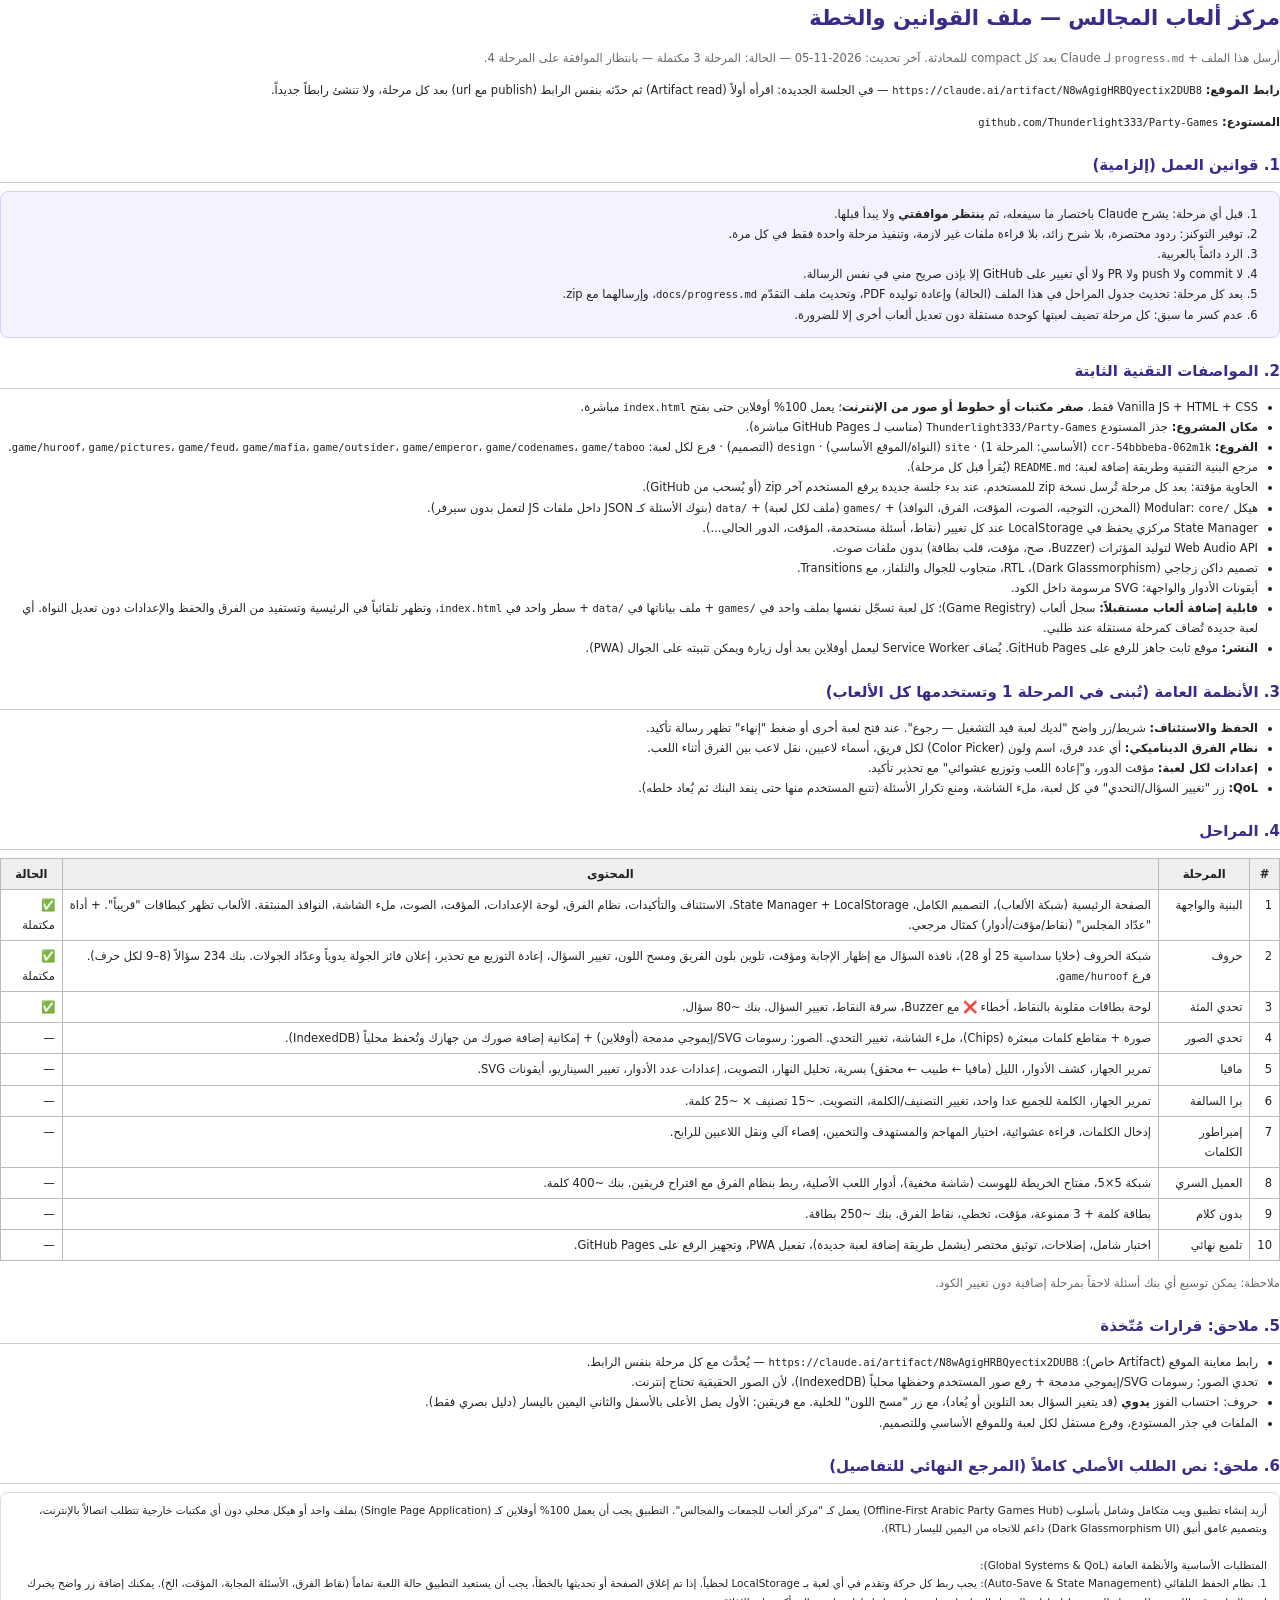
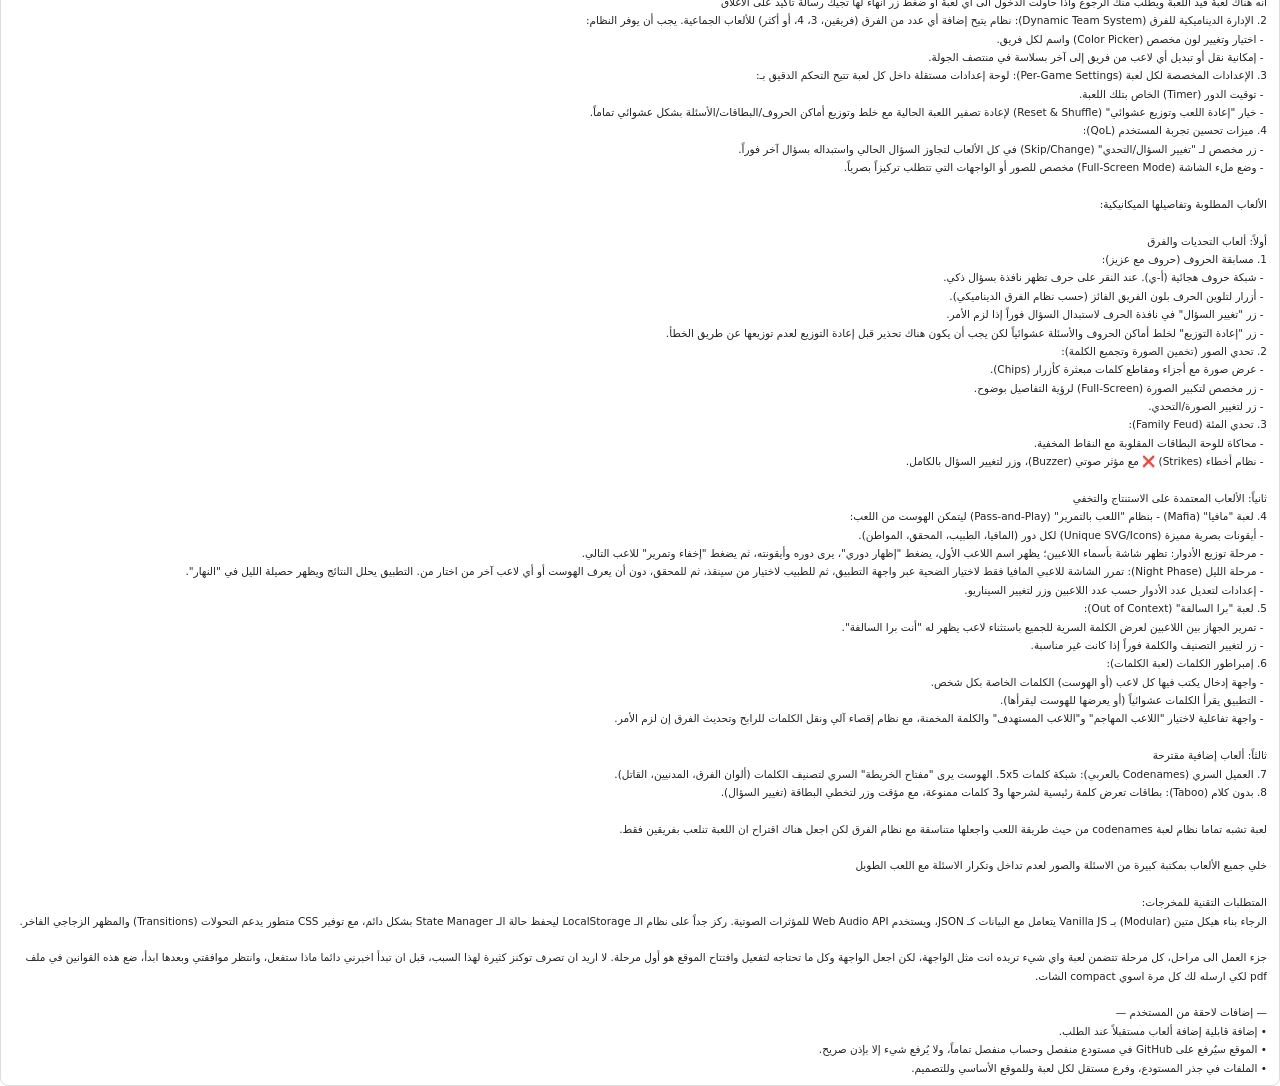
==== docs/rules.html @ 68146ba3 "المرحلة 3: تحدي المئة — بطاقات بالنقاط، أخطاء وسرقة، مضاعفة، وضع المقدّم، بنك 80 سؤالاً Co-Authored-" ====
<!doctype html><html lang="ar" dir="rtl"><head><meta charset="utf-8"><title>مركز ألعاب المجالس — ملف القوانين والخطة</title>
<style>
body{font-family:"Noto Sans Arabic","Noto Kufi Arabic","DejaVu Sans",sans-serif;font-size:11.5px;line-height:1.75;color:#222;margin:0}
h1{color:#3b2a8a;font-size:21px;margin:0 0 6px}h2{color:#3b2a8a;font-size:15px;border-bottom:1px solid #ccc;padding-bottom:4px;margin:20px 0 8px}
.box{background:#f4f2ff;border:1px solid #d6d0f5;border-radius:8px;padding:8px 14px}ol,ul{margin:4px 0;padding-inline-start:22px}
table{width:100%;border-collapse:collapse}td,th{border:1px solid #bbb;padding:5px 7px;vertical-align:top}th{background:#eee}
code{font-family:"DejaVu Sans Mono",monospace;font-size:10.5px;direction:ltr;unicode-bidi:embed}.muted{color:#666}
.orig{border:1px solid #ddd;border-radius:8px;padding:8px 12px;font-size:10.5px;white-space:pre-wrap}
</style></head><body>
<h1>مركز ألعاب المجالس — ملف القوانين والخطة</h1>
<p class="muted">أرسل هذا الملف + <code>progress.md</code> لـ Claude بعد كل compact للمحادثة. آخر تحديث: 2026-11-05 — الحالة: المرحلة 3 مكتملة — بانتظار الموافقة على المرحلة 4.</p>
<p><b>رابط الموقع:</b> <code>https://claude.ai/artifact/N8wAgigHRBQyectix2DUB8</code> — في الجلسة الجديدة: اقرأه أولاً (Artifact read) ثم حدّثه بنفس الرابط (publish مع url) بعد كل مرحلة، ولا تنشئ رابطاً جديداً.</p>
<p><b>المستودع:</b> <code>github.com/Thunderlight333/Party-Games</code></p>

<h2>1. قوانين العمل (إلزامية)</h2>
<div class="box"><ol>
<li>قبل أي مرحلة: يشرح Claude باختصار ما سيفعله، ثم <b>ينتظر موافقتي</b> ولا يبدأ قبلها.</li>
<li>توفير التوكنز: ردود مختصرة، بلا شرح زائد، بلا قراءة ملفات غير لازمة، وتنفيذ مرحلة واحدة فقط في كل مرة.</li>
<li>الرد دائماً بالعربية.</li>
<li>لا commit ولا push ولا PR ولا أي تغيير على GitHub إلا بإذن صريح مني في نفس الرسالة.</li>
<li>بعد كل مرحلة: تحديث جدول المراحل في هذا الملف (الحالة) وإعادة توليده PDF، وتحديث ملف التقدّم <code>docs/progress.md</code>، وإرسالهما مع zip.</li>
<li>عدم كسر ما سبق: كل مرحلة تضيف لعبتها كوحدة مستقلة دون تعديل ألعاب أخرى إلا للضرورة.</li>
</ol></div>

<h2>2. المواصفات التقنية الثابتة</h2>
<ul>
<li>Vanilla JS + HTML + CSS فقط. <b>صفر مكتبات أو خطوط أو صور من الإنترنت</b>؛ يعمل 100% أوفلاين حتى بفتح <code>index.html</code> مباشرة.</li>
<li><b>مكان المشروع:</b> جذر المستودع <code>Thunderlight333/Party-Games</code> (مناسب لـ GitHub Pages مباشرة).</li>
<li><b>الفروع:</b> <code>ccr-54bbbeba-062m1k</code> (الأساسي: المرحلة 1) · <code>site</code> (النواة/الموقع الأساسي) · <code>design</code> (التصميم) · فرع لكل لعبة: <code>game/huroof</code>، <code>game/pictures</code>، <code>game/feud</code>، <code>game/mafia</code>، <code>game/outsider</code>، <code>game/emperor</code>، <code>game/codenames</code>، <code>game/taboo</code>.</li>
<li>مرجع البنية التقنية وطريقة إضافة لعبة: <code>README.md</code> (يُقرأ قبل كل مرحلة).</li>
<li>الحاوية مؤقتة: بعد كل مرحلة تُرسل نسخة zip للمستخدم. عند بدء جلسة جديدة يرفع المستخدم آخر zip (أو يُسحب من GitHub).</li>
<li>هيكل Modular: <code>core/</code> (المخزن، التوجيه، الصوت، المؤقت، الفرق، النوافذ) + <code>games/</code> (ملف لكل لعبة) + <code>data/</code> (بنوك الأسئلة كـ JSON داخل ملفات JS لتعمل بدون سيرفر).</li>
<li>State Manager مركزي يحفظ في LocalStorage عند كل تغيير (نقاط، أسئلة مستخدمة، المؤقت، الدور الحالي...).</li>
<li>Web Audio API لتوليد المؤثرات (Buzzer، صح، مؤقت، قلب بطاقة) بدون ملفات صوت.</li>
<li>تصميم داكن زجاجي (Dark Glassmorphism)، RTL، متجاوب للجوال والتلفاز، مع Transitions.</li>
<li>أيقونات الأدوار والواجهة: SVG مرسومة داخل الكود.</li>
<li><b>قابلية إضافة ألعاب مستقبلاً:</b> سجل ألعاب (Game Registry)؛ كل لعبة تسجّل نفسها بملف واحد في <code>games/</code> + ملف بياناتها في <code>data/</code> + سطر واحد في <code>index.html</code>، وتظهر تلقائياً في الرئيسية وتستفيد من الفرق والحفظ والإعدادات دون تعديل النواة. أي لعبة جديدة تُضاف كمرحلة مستقلة عند طلبي.</li>
<li><b>النشر:</b> موقع ثابت جاهز للرفع على GitHub Pages. يُضاف Service Worker ليعمل أوفلاين بعد أول زيارة ويمكن تثبيته على الجوال (PWA).</li>
</ul>

<h2>3. الأنظمة العامة (تُبنى في المرحلة 1 وتستخدمها كل الألعاب)</h2>
<ul>
<li><b>الحفظ والاستئناف:</b> شريط/زر واضح "لديك لعبة قيد التشغيل — رجوع". عند فتح لعبة أخرى أو ضغط "إنهاء" تظهر رسالة تأكيد.</li>
<li><b>نظام الفرق الديناميكي:</b> أي عدد فرق، اسم ولون (Color Picker) لكل فريق، أسماء لاعبين، نقل لاعب بين الفرق أثناء اللعب.</li>
<li><b>إعدادات لكل لعبة:</b> مؤقت الدور، و"إعادة اللعب وتوزيع عشوائي" مع تحذير تأكيد.</li>
<li><b>QoL:</b> زر "تغيير السؤال/التحدي" في كل لعبة، ملء الشاشة، ومنع تكرار الأسئلة (تتبع المستخدم منها حتى ينفد البنك ثم يُعاد خلطه).</li>
</ul>

<h2>4. المراحل</h2>
<table><tr><th>#</th><th>المرحلة</th><th>المحتوى</th><th>الحالة</th></tr>
<tr><td>1</td><td>البنية والواجهة</td><td>الصفحة الرئيسية (شبكة الألعاب)، التصميم الكامل، State Manager + LocalStorage، الاستئناف والتأكيدات، نظام الفرق، لوحة الإعدادات، المؤقت، الصوت، ملء الشاشة، النوافذ المنبثقة. الألعاب تظهر كبطاقات "قريباً". + أداة "عدّاد المجلس" (نقاط/مؤقت/أدوار) كمثال مرجعي.</td><td>✅ مكتملة</td></tr>
<tr><td>2</td><td>حروف</td><td>شبكة الحروف (خلايا سداسية 25 أو 28)، نافذة السؤال مع إظهار الإجابة ومؤقت، تلوين بلون الفريق ومسح اللون، تغيير السؤال، إعادة التوزيع مع تحذير، إعلان فائز الجولة يدوياً وعدّاد الجولات. بنك 234 سؤالاً (8–9 لكل حرف). فرع <code>game/huroof</code>.</td><td>✅ مكتملة</td></tr>
<tr><td>3</td><td>تحدي المئة</td><td>لوحة بطاقات مقلوبة بالنقاط، أخطاء ❌ مع Buzzer، سرقة النقاط، تغيير السؤال. بنك ~80 سؤال.</td><td>✅</td></tr>
<tr><td>4</td><td>تحدي الصور</td><td>صورة + مقاطع كلمات مبعثرة (Chips)، ملء الشاشة، تغيير التحدي. الصور: رسومات SVG/إيموجي مدمجة (أوفلاين) + إمكانية إضافة صورك من جهازك وتُحفظ محلياً (IndexedDB).</td><td>—</td></tr>
<tr><td>5</td><td>مافيا</td><td>تمرير الجهاز، كشف الأدوار، الليل (مافيا ← طبيب ← محقق) بسرية، تحليل النهار، التصويت، إعدادات عدد الأدوار، تغيير السيناريو، أيقونات SVG.</td><td>—</td></tr>
<tr><td>6</td><td>برا السالفة</td><td>تمرير الجهاز، الكلمة للجميع عدا واحد، تغيير التصنيف/الكلمة، التصويت. ~15 تصنيف × ~25 كلمة.</td><td>—</td></tr>
<tr><td>7</td><td>إمبراطور الكلمات</td><td>إدخال الكلمات، قراءة عشوائية، اختيار المهاجم والمستهدف والتخمين، إقصاء آلي ونقل اللاعبين للرابح.</td><td>—</td></tr>
<tr><td>8</td><td>العميل السري</td><td>شبكة 5×5، مفتاح الخريطة للهوست (شاشة مخفية)، أدوار اللعب الأصلية، ربط بنظام الفرق مع اقتراح فريقين. بنك ~400 كلمة.</td><td>—</td></tr>
<tr><td>9</td><td>بدون كلام</td><td>بطاقة كلمة + 3 ممنوعة، مؤقت، تخطي، نقاط الفرق. بنك ~250 بطاقة.</td><td>—</td></tr>
<tr><td>10</td><td>تلميع نهائي</td><td>اختبار شامل، إصلاحات، توثيق مختصر (يشمل طريقة إضافة لعبة جديدة)، تفعيل PWA، وتجهيز الرفع على GitHub Pages.</td><td>—</td></tr>
</table>
<p class="muted">ملاحظة: يمكن توسيع أي بنك أسئلة لاحقاً بمرحلة إضافية دون تغيير الكود.</p>

<h2>5. ملاحق: قرارات مُتّخذة</h2>
<ul>
<li>رابط معاينة الموقع (Artifact خاص): <code>https://claude.ai/artifact/N8wAgigHRBQyectix2DUB8</code> — يُحدَّث مع كل مرحلة بنفس الرابط.</li>
<li>تحدي الصور: رسومات SVG/إيموجي مدمجة + رفع صور المستخدم وحفظها محلياً (IndexedDB)، لأن الصور الحقيقية تحتاج إنترنت.</li>
<li>حروف: احتساب الفوز <b>يدوي</b> (قد يتغير السؤال بعد التلوين أو يُعاد)، مع زر "مسح اللون" للخلية. مع فريقين: الأول يصل الأعلى بالأسفل والثاني اليمين باليسار (دليل بصري فقط).</li>
<li>الملفات في جذر المستودع، وفرع مستقل لكل لعبة وللموقع الأساسي وللتصميم.</li>
</ul>

<h2>6. ملحق: نص الطلب الأصلي كاملاً (المرجع النهائي للتفاصيل)</h2>
<div class="orig">أريد إنشاء تطبيق ويب متكامل وشامل بأسلوب (Offline-First Arabic Party Games Hub) يعمل كـ "مركز ألعاب للجمعات والمجالس". التطبيق يجب أن يعمل 100% أوفلاين كـ (Single Page Application) بملف واحد أو هيكل محلي دون أي مكتبات خارجية تتطلب اتصالاً بالإنترنت، وبتصميم غامق أنيق (Dark Glassmorphism UI) داعم للاتجاه من اليمين لليسار (RTL).

المتطلبات الأساسية والأنظمة العامة (Global Systems &amp; QoL):
1. نظام الحفظ التلقائي (Auto-Save &amp; State Management): يجب ربط كل حركة وتقدم في أي لعبة بـ LocalStorage لحظياً. إذا تم إغلاق الصفحة أو تحديثها بالخطأ، يجب أن يستعيد التطبيق حالة اللعبة تماماً (نقاط الفرق، الأسئلة المجابة، المؤقت، الخ). يمكنك إضافة زر واضح يخبرك انه هناك لعبة قيد اللعبة ويطلب منك الرجوع واذا حاولت الدخول الى اي لعبة او ضغط زر انهاء لها تجيك رسالة تأكيد على الاغلاق
2. الإدارة الديناميكية للفرق (Dynamic Team System): نظام يتيح إضافة أي عدد من الفرق (فريقين، 3، 4، أو أكثر) للألعاب الجماعية. يجب أن يوفر النظام:
 - اختيار وتغيير لون مخصص (Color Picker) واسم لكل فريق.
 - إمكانية نقل أو تبديل أي لاعب من فريق إلى آخر بسلاسة في منتصف الجولة.
3. الإعدادات المخصصة لكل لعبة (Per-Game Settings): لوحة إعدادات مستقلة داخل كل لعبة تتيح التحكم الدقيق بـ:
 - توقيت الدور (Timer) الخاص بتلك اللعبة.
 - خيار "إعادة اللعب وتوزيع عشوائي" (Reset &amp; Shuffle) لإعادة تصفير اللعبة الحالية مع خلط وتوزيع أماكن الحروف/البطاقات/الأسئلة بشكل عشوائي تماماً.
4. ميزات تحسين تجربة المستخدم (QoL):
 - زر مخصص لـ "تغيير السؤال/التحدي" (Skip/Change) في كل الألعاب لتجاوز السؤال الحالي واستبداله بسؤال آخر فوراً.
 - وضع ملء الشاشة (Full-Screen Mode) مخصص للصور أو الواجهات التي تتطلب تركيزاً بصرياً.

الألعاب المطلوبة وتفاصيلها الميكانيكية:

أولاً: ألعاب التحديات والفرق
1. مسابقة الحروف (حروف مع عزيز):
 - شبكة حروف هجائية (أ-ي). عند النقر على حرف تظهر نافذة بسؤال ذكي.
 - أزرار لتلوين الحرف بلون الفريق الفائز (حسب نظام الفرق الديناميكي).
 - زر "تغيير السؤال" في نافذة الحرف لاستبدال السؤال فوراً إذا لزم الأمر.
 - زر "إعادة التوزيع" لخلط أماكن الحروف والأسئلة عشوائياً لكن يجب أن يكون هناك تحذير قبل إعادة التوزيع لعدم توزيعها عن طريق الخطأ.
2. تحدي الصور (تخمين الصورة وتجميع الكلمة):
 - عرض صورة مع أجزاء ومقاطع كلمات مبعثرة كأزرار (Chips).
 - زر مخصص لتكبير الصورة (Full-Screen) لرؤية التفاصيل بوضوح.
 - زر لتغيير الصورة/التحدي.
3. تحدي المئة (Family Feud):
 - محاكاة للوحة البطاقات المقلوبة مع النقاط المخفية.
 - نظام أخطاء (Strikes) ❌ مع مؤثر صوتي (Buzzer)، وزر لتغيير السؤال بالكامل.

ثانياً: الألعاب المعتمدة على الاستنتاج والتخفي
4. لعبة "مافيا" (Mafia) - بنظام "اللعب بالتمرير" (Pass-and-Play) ليتمكن الهوست من اللعب:
 - أيقونات بصرية مميزة (Unique SVG/Icons) لكل دور (المافيا، الطبيب، المحقق، المواطن).
 - مرحلة توزيع الأدوار: تظهر شاشة بأسماء اللاعبين؛ يظهر اسم اللاعب الأول، يضغط "إظهار دوري"، يرى دوره وأيقونته، ثم يضغط "إخفاء وتمرير" للاعب التالي.
 - مرحلة الليل (Night Phase): تمرر الشاشة للاعبي المافيا فقط لاختيار الضحية عبر واجهة التطبيق، ثم للطبيب لاختيار من سينقذ، ثم للمحقق، دون أن يعرف الهوست أو أي لاعب آخر من اختار من. التطبيق يحلل النتائج ويظهر حصيلة الليل في "النهار".
 - إعدادات لتعديل عدد الأدوار حسب عدد اللاعبين وزر لتغيير السيناريو.
5. لعبة "برا السالفة" (Out of Context):
 - تمرير الجهاز بين اللاعبين لعرض الكلمة السرية للجميع باستثناء لاعب يظهر له "أنت برا السالفة".
 - زر لتغيير التصنيف والكلمة فوراً إذا كانت غير مناسبة.
6. إمبراطور الكلمات (لعبة الكلمات):
 - واجهة إدخال يكتب فيها كل لاعب (أو الهوست) الكلمات الخاصة بكل شخص.
 - التطبيق يقرأ الكلمات عشوائياً (أو يعرضها للهوست ليقرأها).
 - واجهة تفاعلية لاختيار "اللاعب المهاجم" و"اللاعب المستهدف" والكلمة المخمنة، مع نظام إقصاء آلي ونقل الكلمات للرابح وتحديث الفرق إن لزم الأمر.

ثالثاً: ألعاب إضافية مقترحة
7. العميل السري (Codenames بالعربي): شبكة كلمات 5x5. الهوست يرى "مفتاح الخريطة" السري لتصنيف الكلمات (ألوان الفرق، المدنيين، القاتل).
8. بدون كلام (Taboo): بطاقات تعرض كلمة رئيسية لشرحها و3 كلمات ممنوعة، مع مؤقت وزر لتخطي البطاقة (تغيير السؤال).

لعبة تشبه تماما نظام لعبة codenames من حيث طريقة اللعب واجعلها متناسقة مع نظام الفرق لكن اجعل هناك اقتراح ان اللعبة تنلعب بفريقين فقط.

خلي جميع الألعاب بمكتبة كبيرة من الاسئلة والصور لعدم تداخل وتكرار الاسئلة مع اللعب الطويل

المتطلبات التقنية للمخرجات:
الرجاء بناء هيكل متين (Modular) بـ Vanilla JS يتعامل مع البيانات كـ JSON، ويستخدم Web Audio API للمؤثرات الصوتية. ركز جداً على نظام الـ LocalStorage ليحفظ حالة الـ State Manager بشكل دائم، مع توفير CSS متطور يدعم التحولات (Transitions) والمظهر الزجاجي الفاخر.

جزء العمل الى مراحل، كل مرحلة تتضمن لعبة واي شيء تريده انت مثل الواجهة، لكن اجعل الواجهة وكل ما تحتاجه لتفعيل وافتتاح الموقع هو أول مرحلة. لا اريد ان تصرف توكنز كثيرة لهذا السبب، قبل ان تبدأ اخبرني دائما ماذا ستفعل، وانتظر موافقتي وبعدها ابدأ، ضع هذه القوانين في ملف pdf لكي ارسله لك كل مرة اسوي compact الشات.

— إضافات لاحقة من المستخدم —
• إضافة قابلية إضافة ألعاب مستقبلاً عند الطلب.
• الموقع سيُرفع على GitHub في مستودع منفصل وحساب منفصل تماماً، ولا يُرفع شيء إلا بإذن صريح.
• الملفات في جذر المستودع، وفرع مستقل لكل لعبة وللموقع الأساسي وللتصميم.</div>
</body></html>
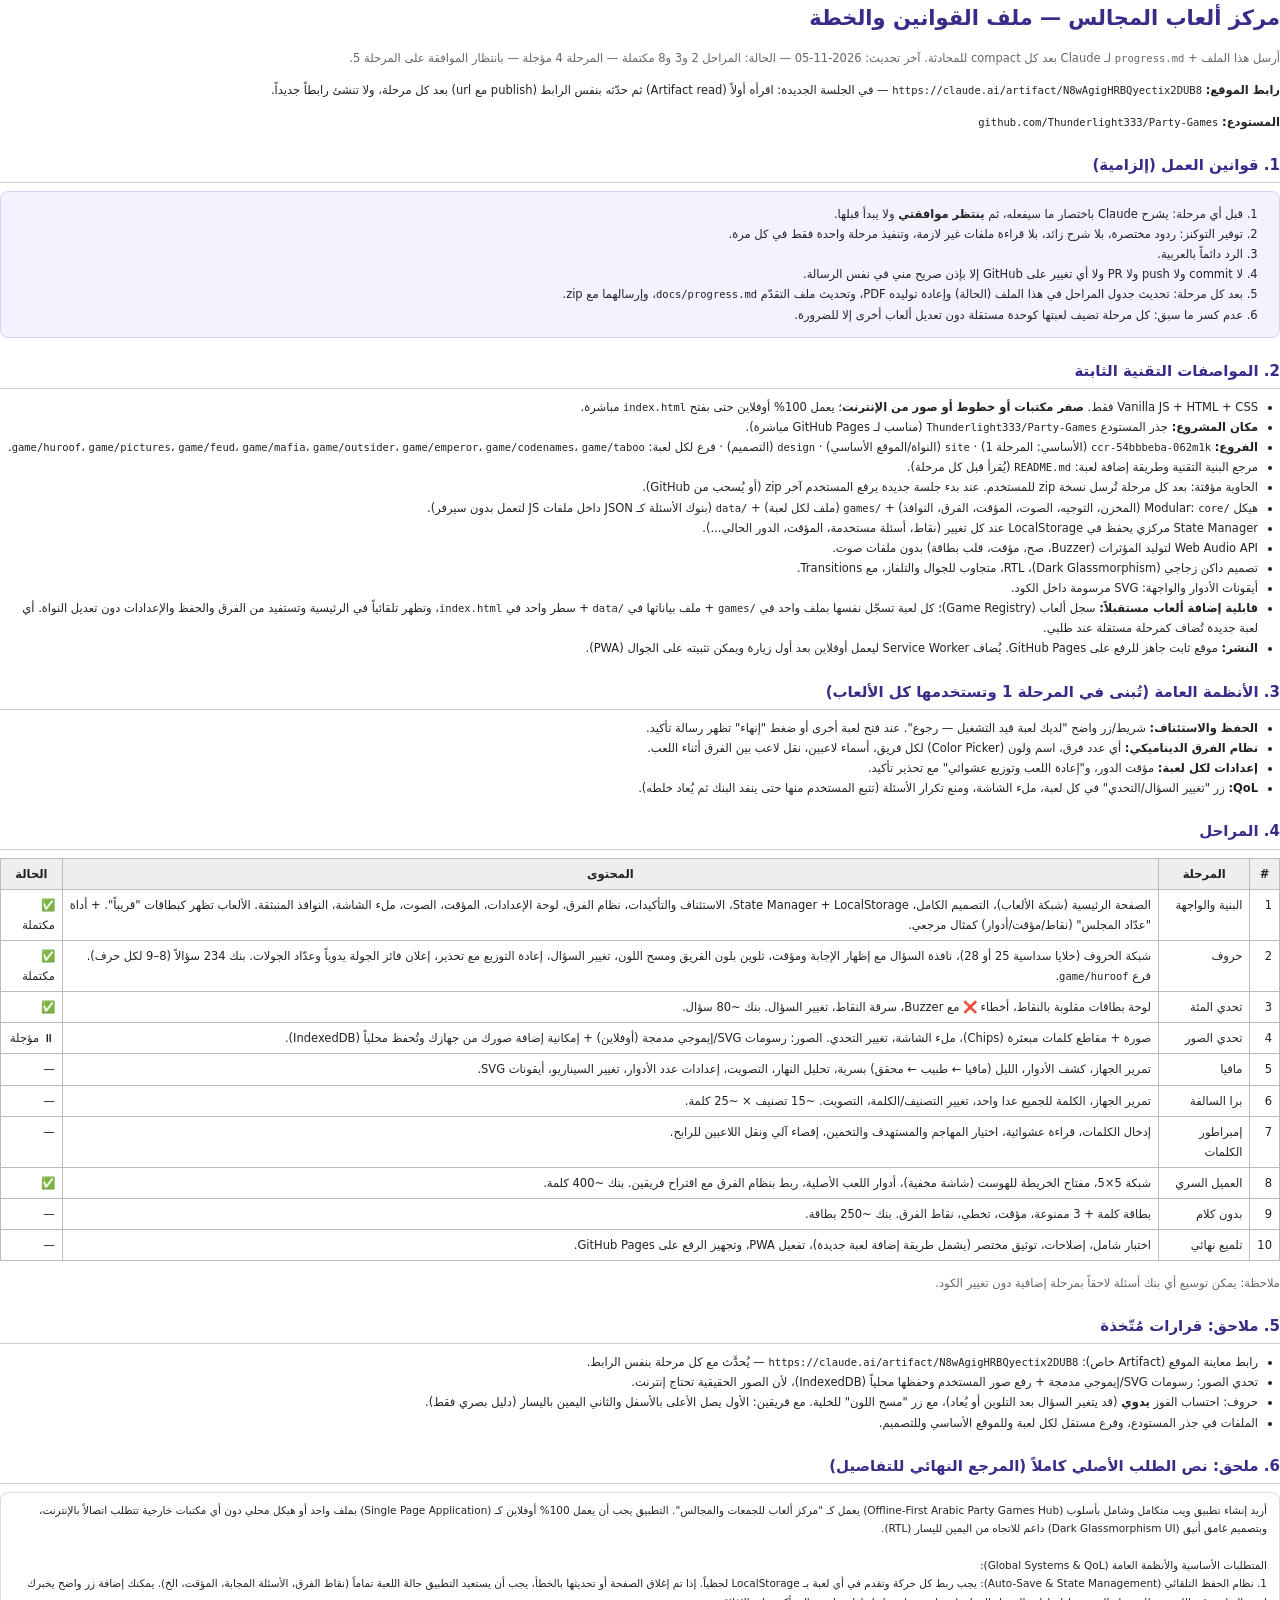
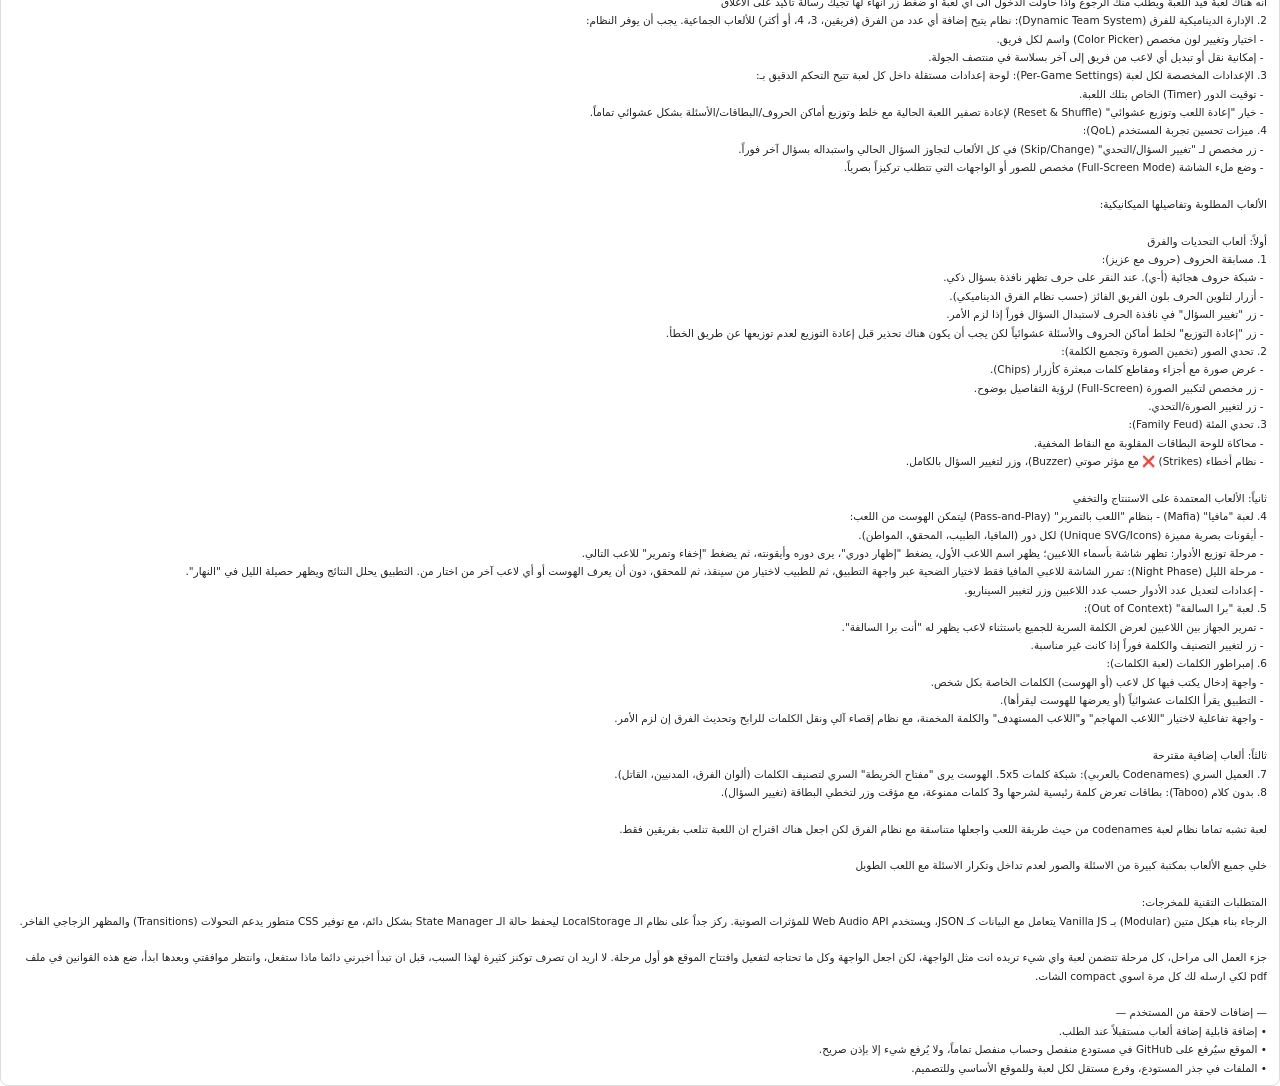
==== commit ee7323fc: "المرحلة 8: العميل السري — شبكة 5×5، مفتاح القادة، تلميح ورقم، بنك 478 كلمة Co-Authored-By: Claude Op" ====
--- a/docs/rules.html
+++ b/docs/rules.html
@@ -8,7 +8,7 @@
 .orig{border:1px solid #ddd;border-radius:8px;padding:8px 12px;font-size:10.5px;white-space:pre-wrap}
 </style></head><body>
 <h1>مركز ألعاب المجالس — ملف القوانين والخطة</h1>
-<p class="muted">أرسل هذا الملف + <code>progress.md</code> لـ Claude بعد كل compact للمحادثة. آخر تحديث: 2026-11-05 — الحالة: المرحلة 3 مكتملة — بانتظار الموافقة على المرحلة 4.</p>
+<p class="muted">أرسل هذا الملف + <code>progress.md</code> لـ Claude بعد كل compact للمحادثة. آخر تحديث: 2026-11-05 — الحالة: المراحل 2 و3 و8 مكتملة — المرحلة 4 مؤجلة — بانتظار الموافقة على المرحلة 5.</p>
 <p><b>رابط الموقع:</b> <code>https://claude.ai/artifact/N8wAgigHRBQyectix2DUB8</code> — في الجلسة الجديدة: اقرأه أولاً (Artifact read) ثم حدّثه بنفس الرابط (publish مع url) بعد كل مرحلة، ولا تنشئ رابطاً جديداً.</p>
 <p><b>المستودع:</b> <code>github.com/Thunderlight333/Party-Games</code></p>
 
@@ -51,11 +51,11 @@
 <tr><td>1</td><td>البنية والواجهة</td><td>الصفحة الرئيسية (شبكة الألعاب)، التصميم الكامل، State Manager + LocalStorage، الاستئناف والتأكيدات، نظام الفرق، لوحة الإعدادات، المؤقت، الصوت، ملء الشاشة، النوافذ المنبثقة. الألعاب تظهر كبطاقات "قريباً". + أداة "عدّاد المجلس" (نقاط/مؤقت/أدوار) كمثال مرجعي.</td><td>✅ مكتملة</td></tr>
 <tr><td>2</td><td>حروف</td><td>شبكة الحروف (خلايا سداسية 25 أو 28)، نافذة السؤال مع إظهار الإجابة ومؤقت، تلوين بلون الفريق ومسح اللون، تغيير السؤال، إعادة التوزيع مع تحذير، إعلان فائز الجولة يدوياً وعدّاد الجولات. بنك 234 سؤالاً (8–9 لكل حرف). فرع <code>game/huroof</code>.</td><td>✅ مكتملة</td></tr>
 <tr><td>3</td><td>تحدي المئة</td><td>لوحة بطاقات مقلوبة بالنقاط، أخطاء ❌ مع Buzzer، سرقة النقاط، تغيير السؤال. بنك ~80 سؤال.</td><td>✅</td></tr>
-<tr><td>4</td><td>تحدي الصور</td><td>صورة + مقاطع كلمات مبعثرة (Chips)، ملء الشاشة، تغيير التحدي. الصور: رسومات SVG/إيموجي مدمجة (أوفلاين) + إمكانية إضافة صورك من جهازك وتُحفظ محلياً (IndexedDB).</td><td>—</td></tr>
+<tr><td>4</td><td>تحدي الصور</td><td>صورة + مقاطع كلمات مبعثرة (Chips)، ملء الشاشة، تغيير التحدي. الصور: رسومات SVG/إيموجي مدمجة (أوفلاين) + إمكانية إضافة صورك من جهازك وتُحفظ محلياً (IndexedDB).</td><td>⏸ مؤجلة</td></tr>
 <tr><td>5</td><td>مافيا</td><td>تمرير الجهاز، كشف الأدوار، الليل (مافيا ← طبيب ← محقق) بسرية، تحليل النهار، التصويت، إعدادات عدد الأدوار، تغيير السيناريو، أيقونات SVG.</td><td>—</td></tr>
 <tr><td>6</td><td>برا السالفة</td><td>تمرير الجهاز، الكلمة للجميع عدا واحد، تغيير التصنيف/الكلمة، التصويت. ~15 تصنيف × ~25 كلمة.</td><td>—</td></tr>
 <tr><td>7</td><td>إمبراطور الكلمات</td><td>إدخال الكلمات، قراءة عشوائية، اختيار المهاجم والمستهدف والتخمين، إقصاء آلي ونقل اللاعبين للرابح.</td><td>—</td></tr>
-<tr><td>8</td><td>العميل السري</td><td>شبكة 5×5، مفتاح الخريطة للهوست (شاشة مخفية)، أدوار اللعب الأصلية، ربط بنظام الفرق مع اقتراح فريقين. بنك ~400 كلمة.</td><td>—</td></tr>
+<tr><td>8</td><td>العميل السري</td><td>شبكة 5×5، مفتاح الخريطة للهوست (شاشة مخفية)، أدوار اللعب الأصلية، ربط بنظام الفرق مع اقتراح فريقين. بنك ~400 كلمة.</td><td>✅</td></tr>
 <tr><td>9</td><td>بدون كلام</td><td>بطاقة كلمة + 3 ممنوعة، مؤقت، تخطي، نقاط الفرق. بنك ~250 بطاقة.</td><td>—</td></tr>
 <tr><td>10</td><td>تلميع نهائي</td><td>اختبار شامل، إصلاحات، توثيق مختصر (يشمل طريقة إضافة لعبة جديدة)، تفعيل PWA، وتجهيز الرفع على GitHub Pages.</td><td>—</td></tr>
 </table>
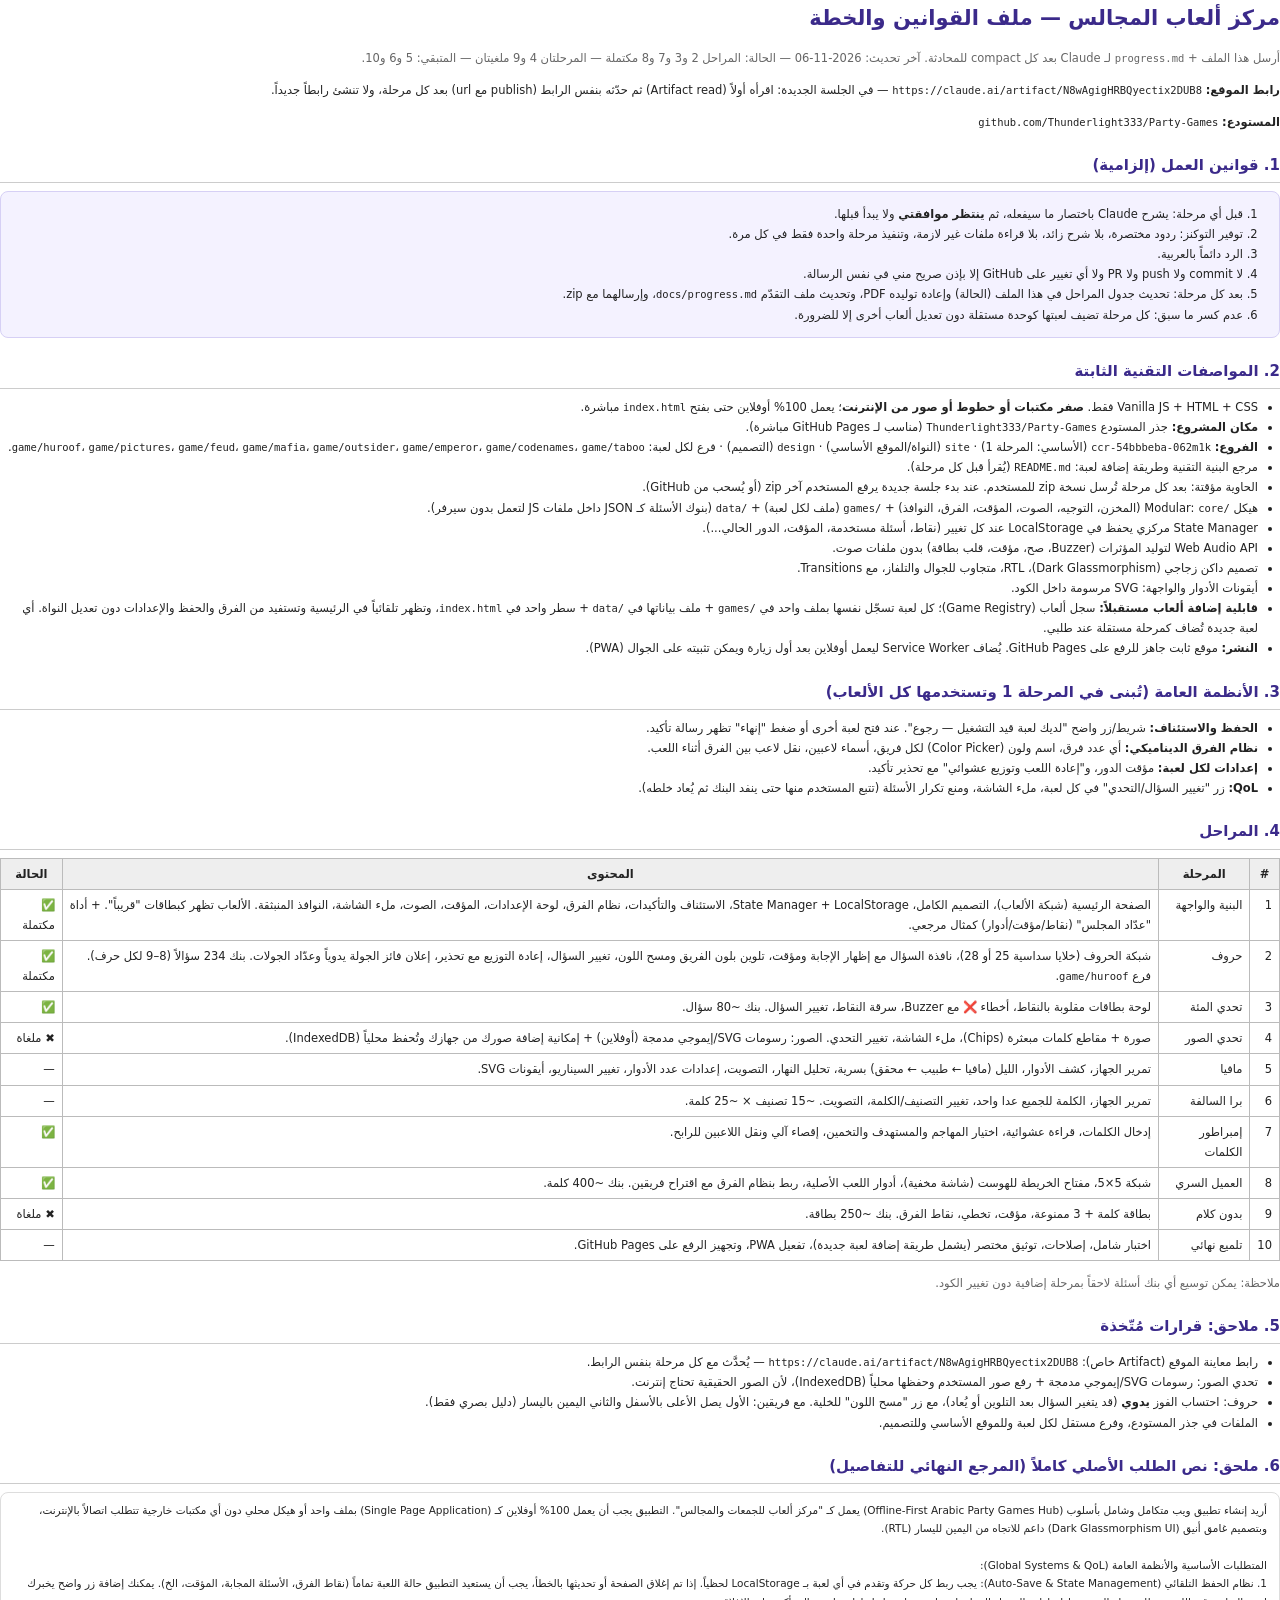
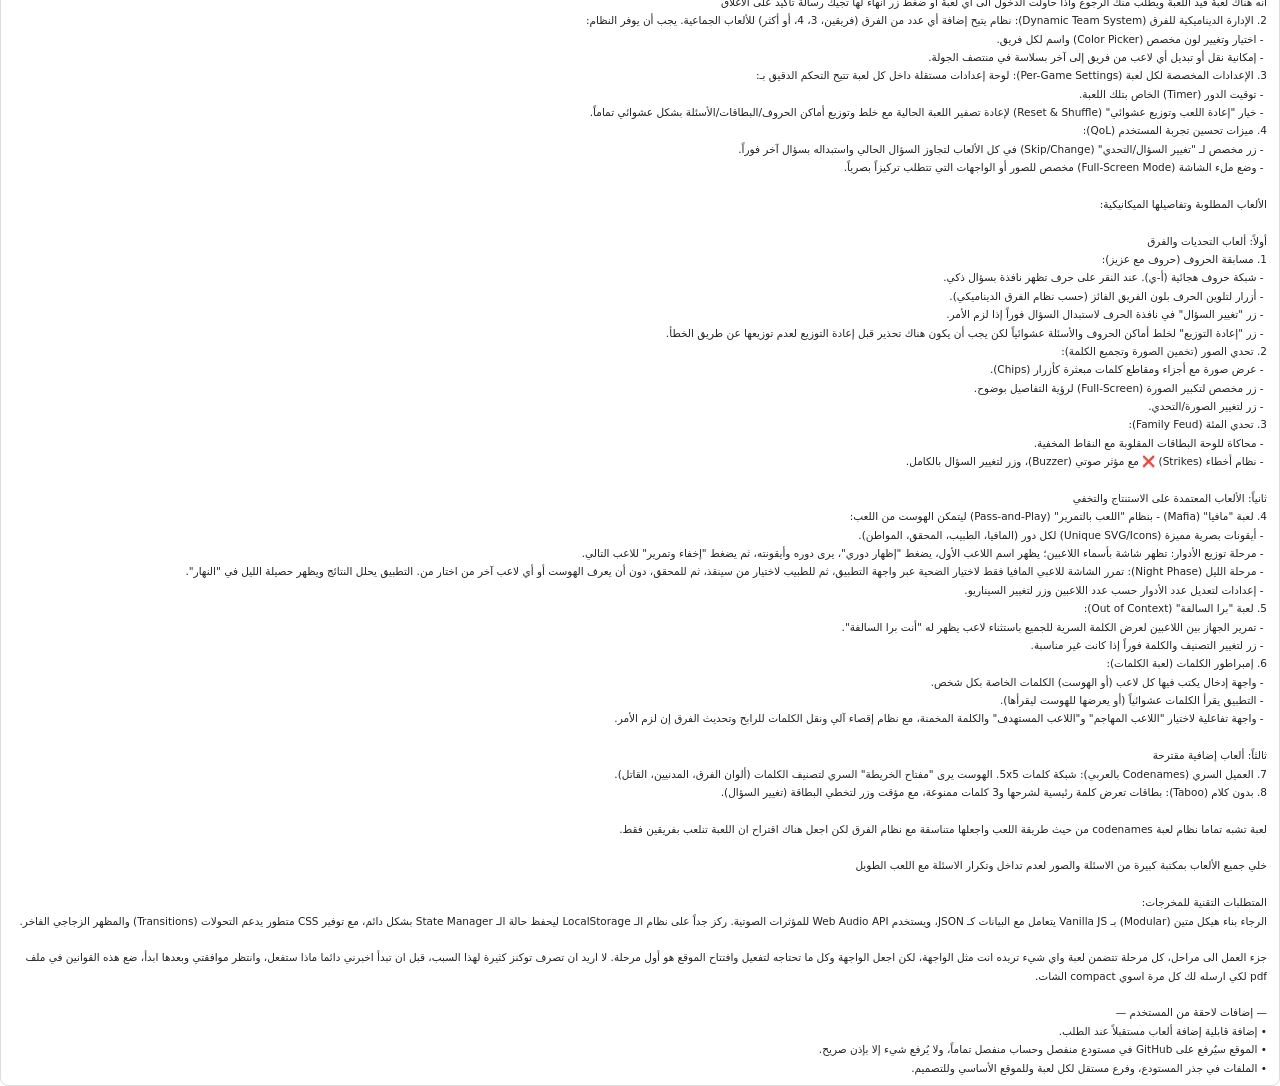
==== commit c2d3e907: "المرحلة 7: إمبراطور الكلمات — كتابة سرية بتمرير الجهاز، قراءة عشوائية، تخمين وضم الإمبراطوريات Co-Au" ====
--- a/docs/rules.html
+++ b/docs/rules.html
@@ -8,7 +8,7 @@
 .orig{border:1px solid #ddd;border-radius:8px;padding:8px 12px;font-size:10.5px;white-space:pre-wrap}
 </style></head><body>
 <h1>مركز ألعاب المجالس — ملف القوانين والخطة</h1>
-<p class="muted">أرسل هذا الملف + <code>progress.md</code> لـ Claude بعد كل compact للمحادثة. آخر تحديث: 2026-11-05 — الحالة: المراحل 2 و3 و8 مكتملة — المرحلة 4 مؤجلة — بانتظار الموافقة على المرحلة 5.</p>
+<p class="muted">أرسل هذا الملف + <code>progress.md</code> لـ Claude بعد كل compact للمحادثة. آخر تحديث: 2026-11-06 — الحالة: المراحل 2 و3 و7 و8 مكتملة — المرحلتان 4 و9 ملغيتان — المتبقي: 5 و6 و10.</p>
 <p><b>رابط الموقع:</b> <code>https://claude.ai/artifact/N8wAgigHRBQyectix2DUB8</code> — في الجلسة الجديدة: اقرأه أولاً (Artifact read) ثم حدّثه بنفس الرابط (publish مع url) بعد كل مرحلة، ولا تنشئ رابطاً جديداً.</p>
 <p><b>المستودع:</b> <code>github.com/Thunderlight333/Party-Games</code></p>
 
@@ -51,12 +51,12 @@
 <tr><td>1</td><td>البنية والواجهة</td><td>الصفحة الرئيسية (شبكة الألعاب)، التصميم الكامل، State Manager + LocalStorage، الاستئناف والتأكيدات، نظام الفرق، لوحة الإعدادات، المؤقت، الصوت، ملء الشاشة، النوافذ المنبثقة. الألعاب تظهر كبطاقات "قريباً". + أداة "عدّاد المجلس" (نقاط/مؤقت/أدوار) كمثال مرجعي.</td><td>✅ مكتملة</td></tr>
 <tr><td>2</td><td>حروف</td><td>شبكة الحروف (خلايا سداسية 25 أو 28)، نافذة السؤال مع إظهار الإجابة ومؤقت، تلوين بلون الفريق ومسح اللون، تغيير السؤال، إعادة التوزيع مع تحذير، إعلان فائز الجولة يدوياً وعدّاد الجولات. بنك 234 سؤالاً (8–9 لكل حرف). فرع <code>game/huroof</code>.</td><td>✅ مكتملة</td></tr>
 <tr><td>3</td><td>تحدي المئة</td><td>لوحة بطاقات مقلوبة بالنقاط، أخطاء ❌ مع Buzzer، سرقة النقاط، تغيير السؤال. بنك ~80 سؤال.</td><td>✅</td></tr>
-<tr><td>4</td><td>تحدي الصور</td><td>صورة + مقاطع كلمات مبعثرة (Chips)، ملء الشاشة، تغيير التحدي. الصور: رسومات SVG/إيموجي مدمجة (أوفلاين) + إمكانية إضافة صورك من جهازك وتُحفظ محلياً (IndexedDB).</td><td>⏸ مؤجلة</td></tr>
+<tr><td>4</td><td>تحدي الصور</td><td>صورة + مقاطع كلمات مبعثرة (Chips)، ملء الشاشة، تغيير التحدي. الصور: رسومات SVG/إيموجي مدمجة (أوفلاين) + إمكانية إضافة صورك من جهازك وتُحفظ محلياً (IndexedDB).</td><td>✖ ملغاة</td></tr>
 <tr><td>5</td><td>مافيا</td><td>تمرير الجهاز، كشف الأدوار، الليل (مافيا ← طبيب ← محقق) بسرية، تحليل النهار، التصويت، إعدادات عدد الأدوار، تغيير السيناريو، أيقونات SVG.</td><td>—</td></tr>
 <tr><td>6</td><td>برا السالفة</td><td>تمرير الجهاز، الكلمة للجميع عدا واحد، تغيير التصنيف/الكلمة، التصويت. ~15 تصنيف × ~25 كلمة.</td><td>—</td></tr>
-<tr><td>7</td><td>إمبراطور الكلمات</td><td>إدخال الكلمات، قراءة عشوائية، اختيار المهاجم والمستهدف والتخمين، إقصاء آلي ونقل اللاعبين للرابح.</td><td>—</td></tr>
+<tr><td>7</td><td>إمبراطور الكلمات</td><td>إدخال الكلمات، قراءة عشوائية، اختيار المهاجم والمستهدف والتخمين، إقصاء آلي ونقل اللاعبين للرابح.</td><td>✅</td></tr>
 <tr><td>8</td><td>العميل السري</td><td>شبكة 5×5، مفتاح الخريطة للهوست (شاشة مخفية)، أدوار اللعب الأصلية، ربط بنظام الفرق مع اقتراح فريقين. بنك ~400 كلمة.</td><td>✅</td></tr>
-<tr><td>9</td><td>بدون كلام</td><td>بطاقة كلمة + 3 ممنوعة، مؤقت، تخطي، نقاط الفرق. بنك ~250 بطاقة.</td><td>—</td></tr>
+<tr><td>9</td><td>بدون كلام</td><td>بطاقة كلمة + 3 ممنوعة، مؤقت، تخطي، نقاط الفرق. بنك ~250 بطاقة.</td><td>✖ ملغاة</td></tr>
 <tr><td>10</td><td>تلميع نهائي</td><td>اختبار شامل، إصلاحات، توثيق مختصر (يشمل طريقة إضافة لعبة جديدة)، تفعيل PWA، وتجهيز الرفع على GitHub Pages.</td><td>—</td></tr>
 </table>
 <p class="muted">ملاحظة: يمكن توسيع أي بنك أسئلة لاحقاً بمرحلة إضافية دون تغيير الكود.</p>
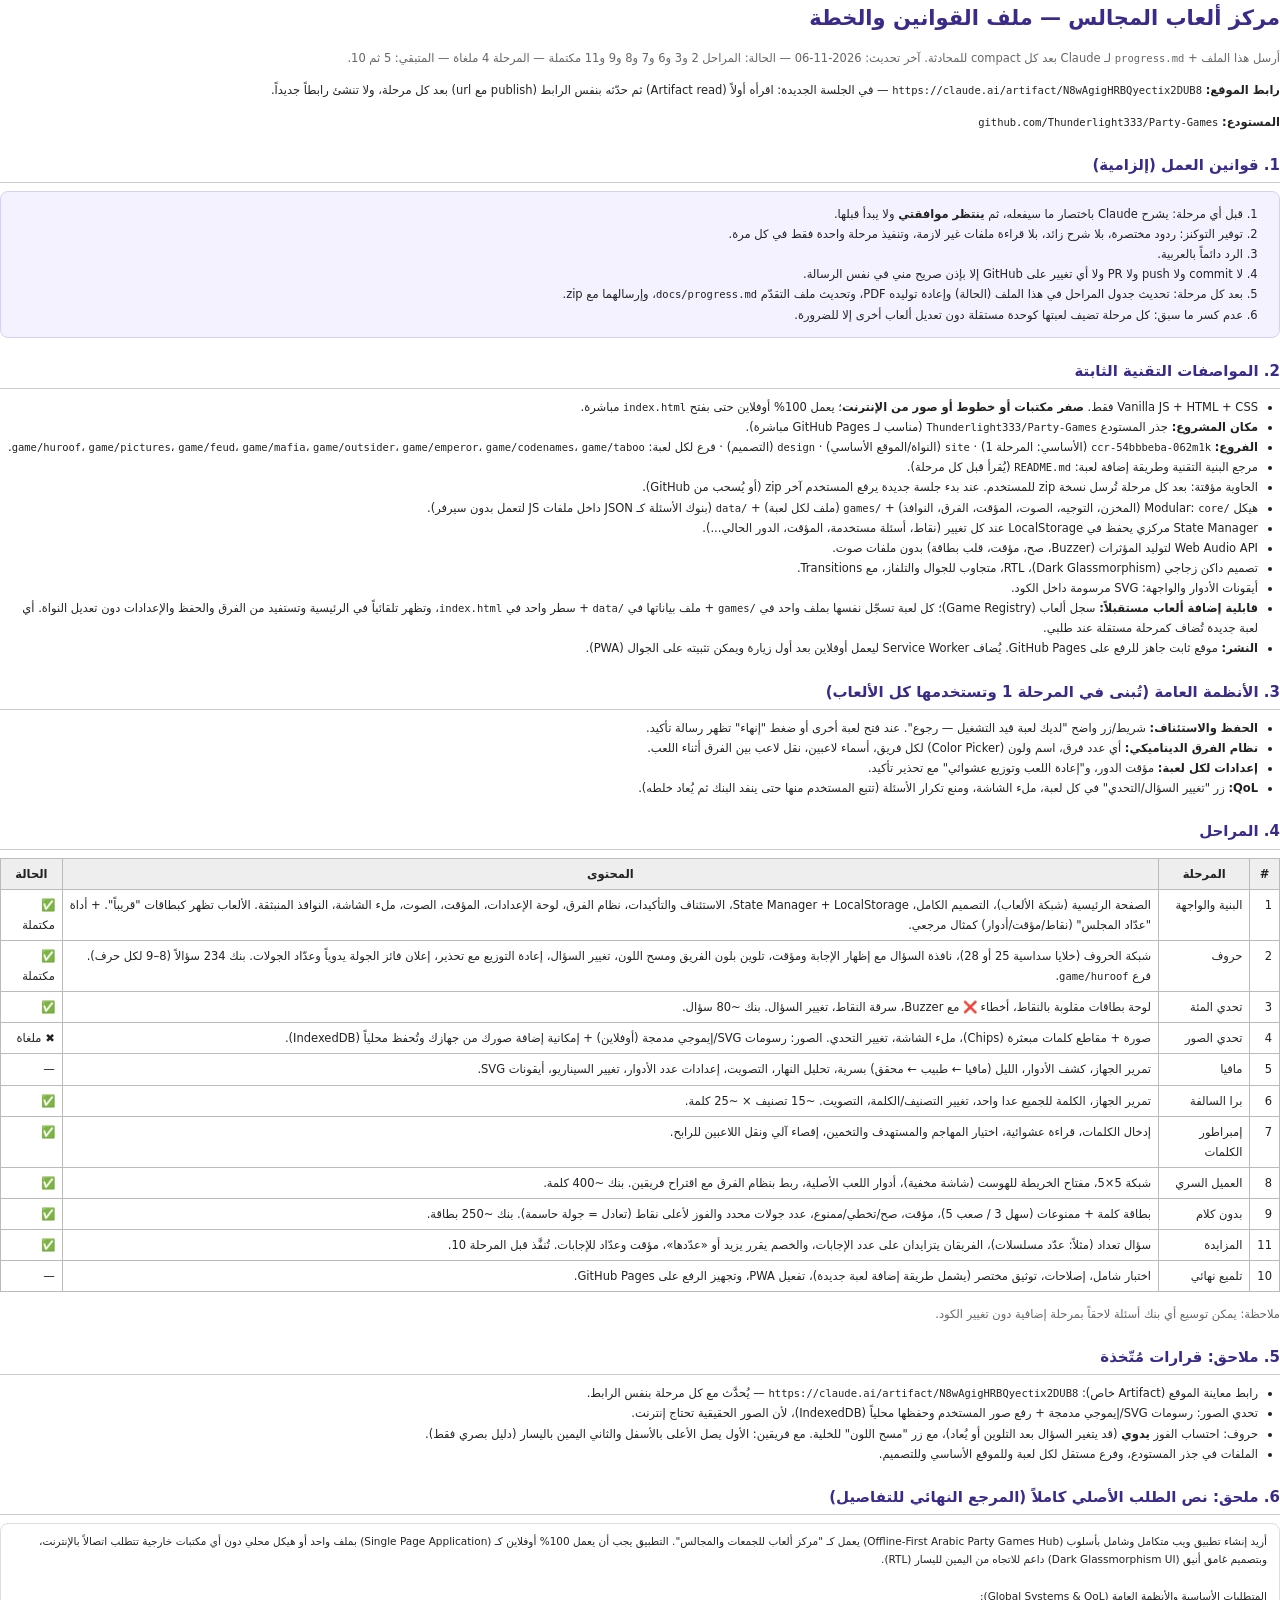
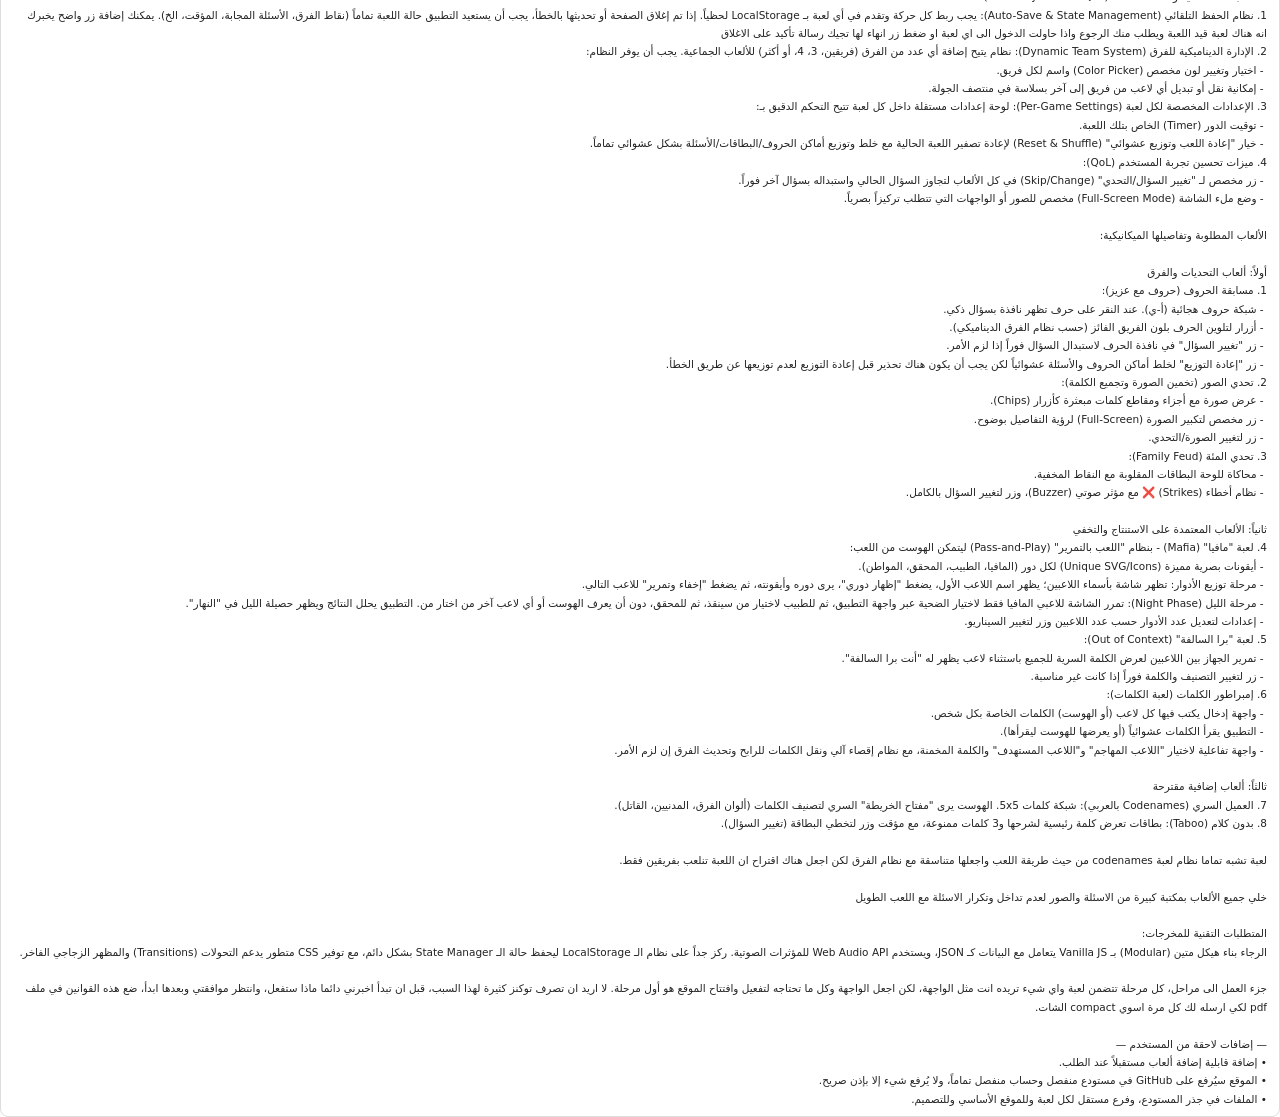
==== commit ab947869: "المرحلة 11: المزايدة — 152 سؤال تعداد، مزايدة وعدّدها، عدّاد ومؤقت، جولة حاسمة Co-Authored-By: Claud" ====
--- a/docs/rules.html
+++ b/docs/rules.html
@@ -8,7 +8,7 @@
 .orig{border:1px solid #ddd;border-radius:8px;padding:8px 12px;font-size:10.5px;white-space:pre-wrap}
 </style></head><body>
 <h1>مركز ألعاب المجالس — ملف القوانين والخطة</h1>
-<p class="muted">أرسل هذا الملف + <code>progress.md</code> لـ Claude بعد كل compact للمحادثة. آخر تحديث: 2026-11-06 — الحالة: المراحل 2 و3 و7 و8 مكتملة — المرحلتان 4 و9 ملغيتان — المتبقي: 5 و6 و10.</p>
+<p class="muted">أرسل هذا الملف + <code>progress.md</code> لـ Claude بعد كل compact للمحادثة. آخر تحديث: 2026-11-06 — الحالة: المراحل 2 و3 و6 و7 و8 و9 و11 مكتملة — المرحلة 4 ملغاة — المتبقي: 5 ثم 10.</p>
 <p><b>رابط الموقع:</b> <code>https://claude.ai/artifact/N8wAgigHRBQyectix2DUB8</code> — في الجلسة الجديدة: اقرأه أولاً (Artifact read) ثم حدّثه بنفس الرابط (publish مع url) بعد كل مرحلة، ولا تنشئ رابطاً جديداً.</p>
 <p><b>المستودع:</b> <code>github.com/Thunderlight333/Party-Games</code></p>
 
@@ -53,10 +53,11 @@
 <tr><td>3</td><td>تحدي المئة</td><td>لوحة بطاقات مقلوبة بالنقاط، أخطاء ❌ مع Buzzer، سرقة النقاط، تغيير السؤال. بنك ~80 سؤال.</td><td>✅</td></tr>
 <tr><td>4</td><td>تحدي الصور</td><td>صورة + مقاطع كلمات مبعثرة (Chips)، ملء الشاشة، تغيير التحدي. الصور: رسومات SVG/إيموجي مدمجة (أوفلاين) + إمكانية إضافة صورك من جهازك وتُحفظ محلياً (IndexedDB).</td><td>✖ ملغاة</td></tr>
 <tr><td>5</td><td>مافيا</td><td>تمرير الجهاز، كشف الأدوار، الليل (مافيا ← طبيب ← محقق) بسرية، تحليل النهار، التصويت، إعدادات عدد الأدوار، تغيير السيناريو، أيقونات SVG.</td><td>—</td></tr>
-<tr><td>6</td><td>برا السالفة</td><td>تمرير الجهاز، الكلمة للجميع عدا واحد، تغيير التصنيف/الكلمة، التصويت. ~15 تصنيف × ~25 كلمة.</td><td>—</td></tr>
+<tr><td>6</td><td>برا السالفة</td><td>تمرير الجهاز، الكلمة للجميع عدا واحد، تغيير التصنيف/الكلمة، التصويت. ~15 تصنيف × ~25 كلمة.</td><td>✅</td></tr>
 <tr><td>7</td><td>إمبراطور الكلمات</td><td>إدخال الكلمات، قراءة عشوائية، اختيار المهاجم والمستهدف والتخمين، إقصاء آلي ونقل اللاعبين للرابح.</td><td>✅</td></tr>
 <tr><td>8</td><td>العميل السري</td><td>شبكة 5×5، مفتاح الخريطة للهوست (شاشة مخفية)، أدوار اللعب الأصلية، ربط بنظام الفرق مع اقتراح فريقين. بنك ~400 كلمة.</td><td>✅</td></tr>
-<tr><td>9</td><td>بدون كلام</td><td>بطاقة كلمة + 3 ممنوعة، مؤقت، تخطي، نقاط الفرق. بنك ~250 بطاقة.</td><td>✖ ملغاة</td></tr>
+<tr><td>9</td><td>بدون كلام</td><td>بطاقة كلمة + ممنوعات (سهل 3 / صعب 5)، مؤقت، صح/تخطي/ممنوع، عدد جولات محدد والفوز لأعلى نقاط (تعادل = جولة حاسمة). بنك ~250 بطاقة.</td><td>✅</td></tr>
+<tr><td>11</td><td>المزايدة</td><td>سؤال تعداد (مثلاً: عدّد مسلسلات)، الفريقان يتزايدان على عدد الإجابات، والخصم يقرر يزيد أو «عدّدها»، مؤقت وعدّاد للإجابات. تُنفَّذ قبل المرحلة 10.</td><td>✅</td></tr>
 <tr><td>10</td><td>تلميع نهائي</td><td>اختبار شامل، إصلاحات، توثيق مختصر (يشمل طريقة إضافة لعبة جديدة)، تفعيل PWA، وتجهيز الرفع على GitHub Pages.</td><td>—</td></tr>
 </table>
 <p class="muted">ملاحظة: يمكن توسيع أي بنك أسئلة لاحقاً بمرحلة إضافية دون تغيير الكود.</p>
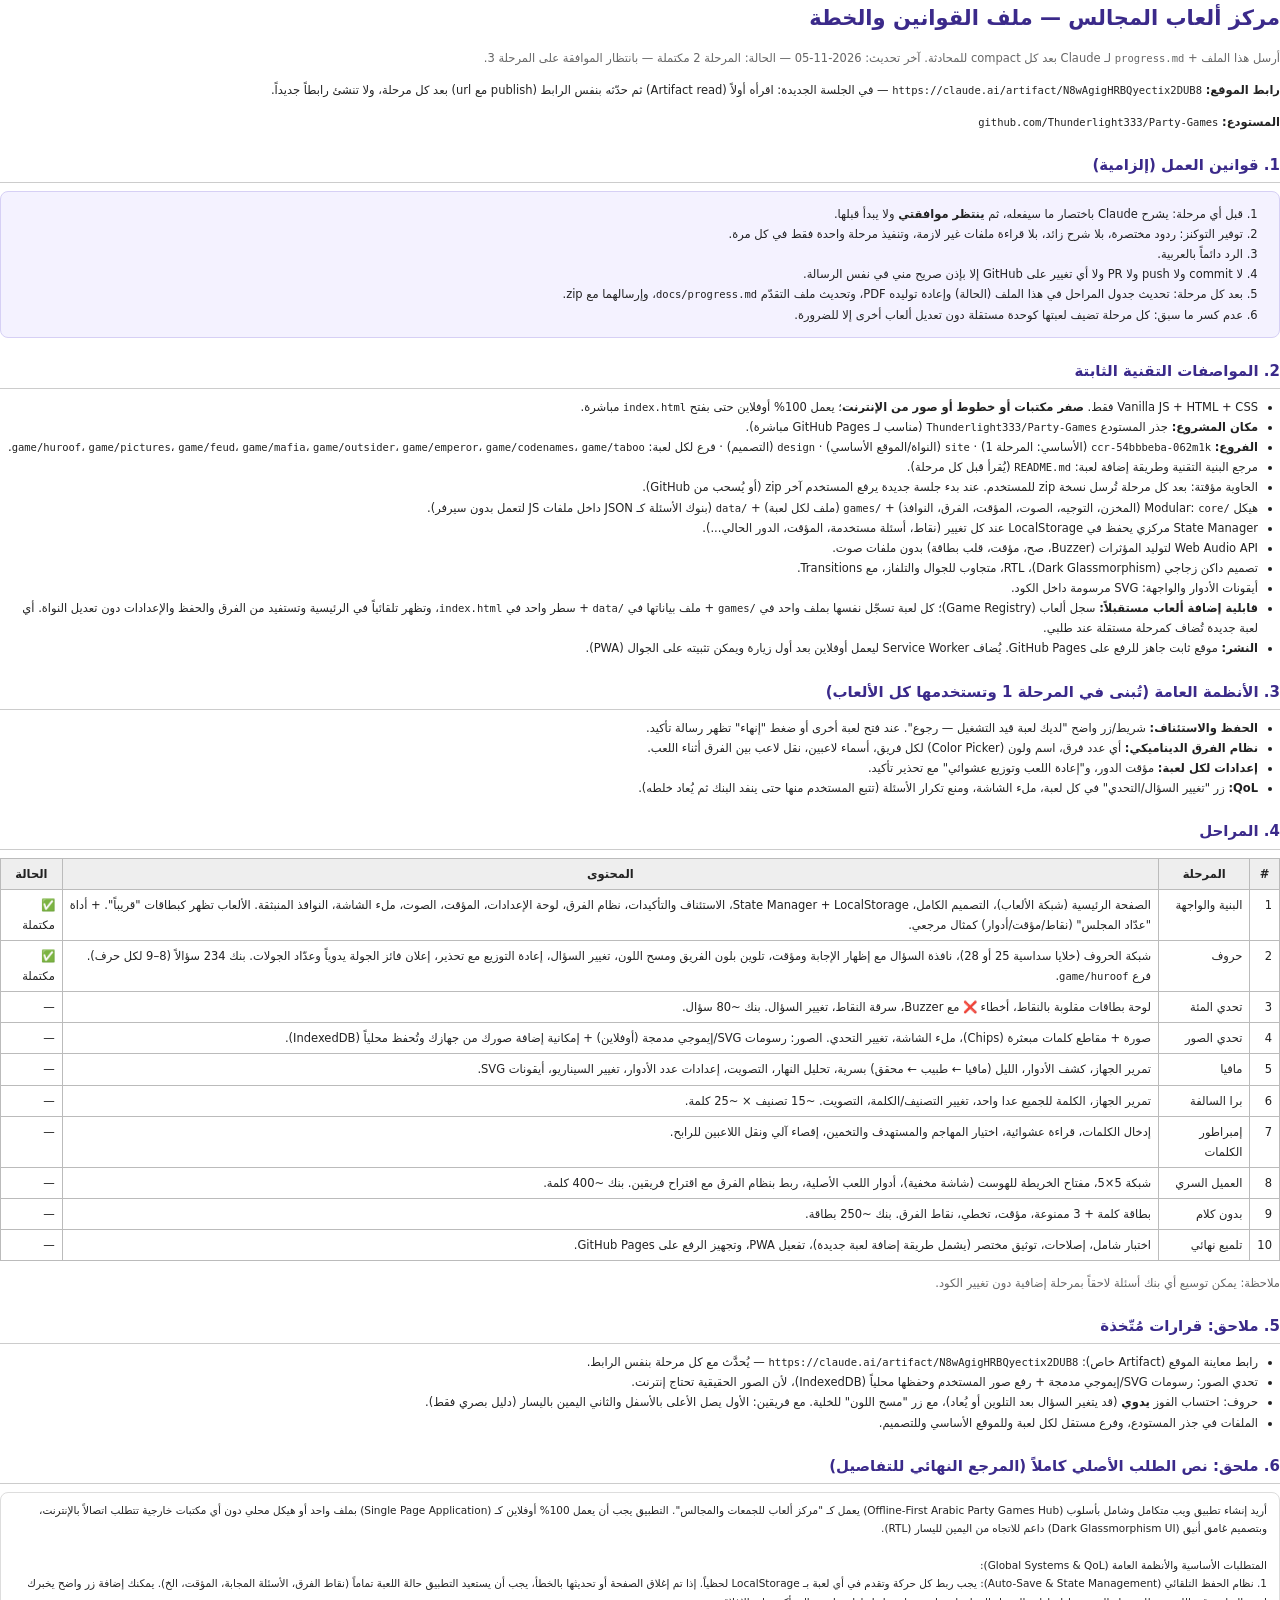
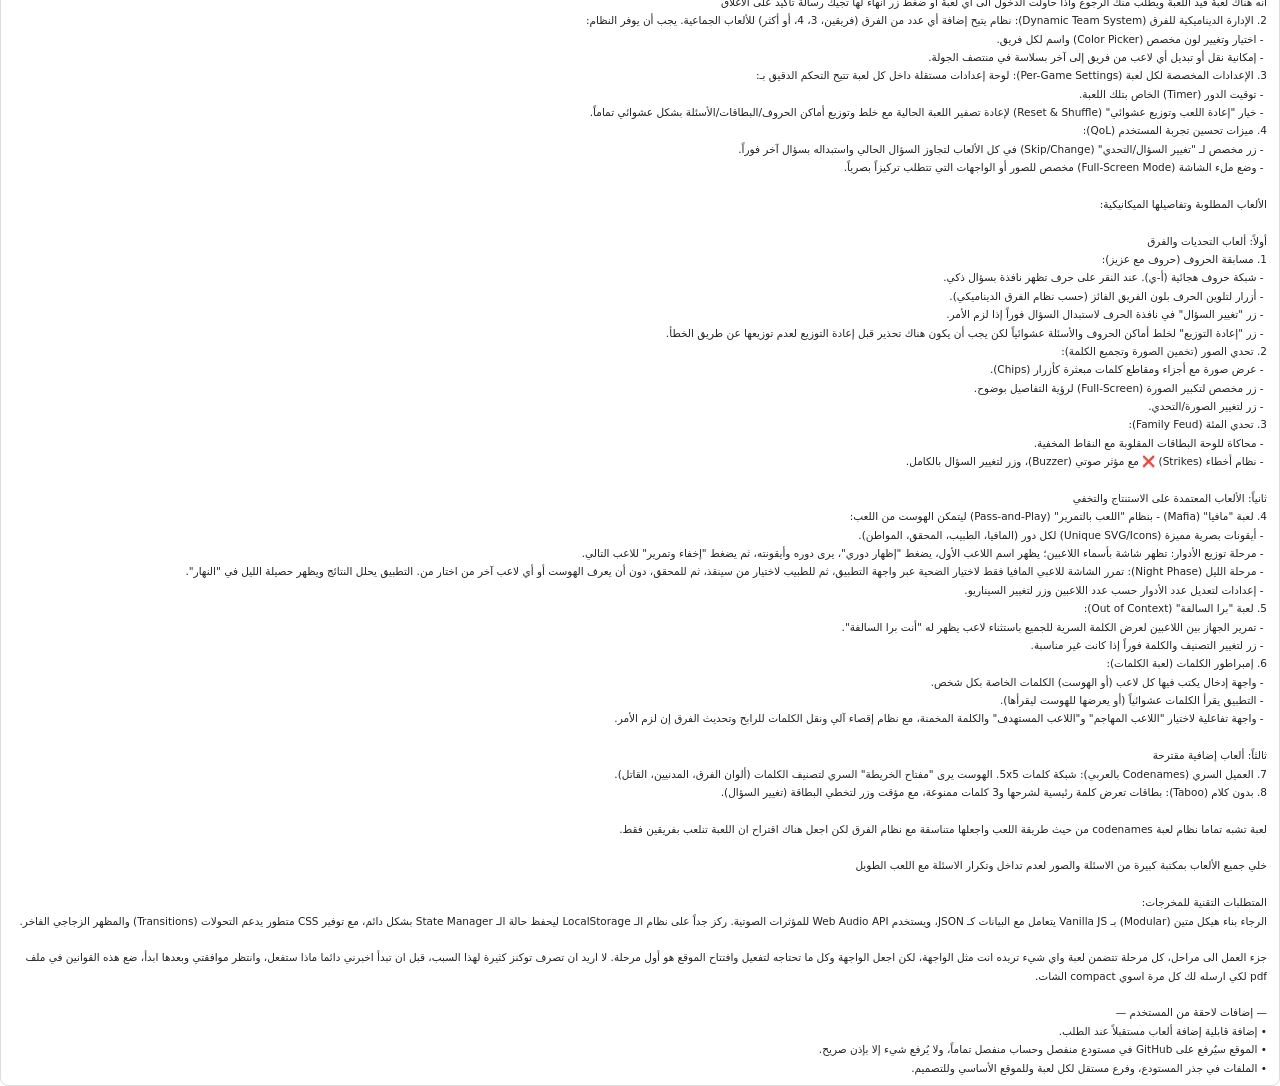
==== commit 678fc448: "Merge remote-tracking branch 'origin/game/huroof' into site" ====
--- a/docs/rules.html
+++ b/docs/rules.html
@@ -8,7 +8,7 @@
 .orig{border:1px solid #ddd;border-radius:8px;padding:8px 12px;font-size:10.5px;white-space:pre-wrap}
 </style></head><body>
 <h1>مركز ألعاب المجالس — ملف القوانين والخطة</h1>
-<p class="muted">أرسل هذا الملف + <code>progress.md</code> لـ Claude بعد كل compact للمحادثة. آخر تحديث: 2026-11-06 — الحالة: المراحل 2 و3 و6 و7 و8 و9 و11 مكتملة — المرحلة 4 ملغاة — المتبقي: 5 ثم 10.</p>
+<p class="muted">أرسل هذا الملف + <code>progress.md</code> لـ Claude بعد كل compact للمحادثة. آخر تحديث: 2026-11-05 — الحالة: المرحلة 2 مكتملة — بانتظار الموافقة على المرحلة 3.</p>
 <p><b>رابط الموقع:</b> <code>https://claude.ai/artifact/N8wAgigHRBQyectix2DUB8</code> — في الجلسة الجديدة: اقرأه أولاً (Artifact read) ثم حدّثه بنفس الرابط (publish مع url) بعد كل مرحلة، ولا تنشئ رابطاً جديداً.</p>
 <p><b>المستودع:</b> <code>github.com/Thunderlight333/Party-Games</code></p>
 
@@ -50,14 +50,13 @@
 <table><tr><th>#</th><th>المرحلة</th><th>المحتوى</th><th>الحالة</th></tr>
 <tr><td>1</td><td>البنية والواجهة</td><td>الصفحة الرئيسية (شبكة الألعاب)، التصميم الكامل، State Manager + LocalStorage، الاستئناف والتأكيدات، نظام الفرق، لوحة الإعدادات، المؤقت، الصوت، ملء الشاشة، النوافذ المنبثقة. الألعاب تظهر كبطاقات "قريباً". + أداة "عدّاد المجلس" (نقاط/مؤقت/أدوار) كمثال مرجعي.</td><td>✅ مكتملة</td></tr>
 <tr><td>2</td><td>حروف</td><td>شبكة الحروف (خلايا سداسية 25 أو 28)، نافذة السؤال مع إظهار الإجابة ومؤقت، تلوين بلون الفريق ومسح اللون، تغيير السؤال، إعادة التوزيع مع تحذير، إعلان فائز الجولة يدوياً وعدّاد الجولات. بنك 234 سؤالاً (8–9 لكل حرف). فرع <code>game/huroof</code>.</td><td>✅ مكتملة</td></tr>
-<tr><td>3</td><td>تحدي المئة</td><td>لوحة بطاقات مقلوبة بالنقاط، أخطاء ❌ مع Buzzer، سرقة النقاط، تغيير السؤال. بنك ~80 سؤال.</td><td>✅</td></tr>
-<tr><td>4</td><td>تحدي الصور</td><td>صورة + مقاطع كلمات مبعثرة (Chips)، ملء الشاشة، تغيير التحدي. الصور: رسومات SVG/إيموجي مدمجة (أوفلاين) + إمكانية إضافة صورك من جهازك وتُحفظ محلياً (IndexedDB).</td><td>✖ ملغاة</td></tr>
+<tr><td>3</td><td>تحدي المئة</td><td>لوحة بطاقات مقلوبة بالنقاط، أخطاء ❌ مع Buzzer، سرقة النقاط، تغيير السؤال. بنك ~80 سؤال.</td><td>—</td></tr>
+<tr><td>4</td><td>تحدي الصور</td><td>صورة + مقاطع كلمات مبعثرة (Chips)، ملء الشاشة، تغيير التحدي. الصور: رسومات SVG/إيموجي مدمجة (أوفلاين) + إمكانية إضافة صورك من جهازك وتُحفظ محلياً (IndexedDB).</td><td>—</td></tr>
 <tr><td>5</td><td>مافيا</td><td>تمرير الجهاز، كشف الأدوار، الليل (مافيا ← طبيب ← محقق) بسرية، تحليل النهار، التصويت، إعدادات عدد الأدوار، تغيير السيناريو، أيقونات SVG.</td><td>—</td></tr>
-<tr><td>6</td><td>برا السالفة</td><td>تمرير الجهاز، الكلمة للجميع عدا واحد، تغيير التصنيف/الكلمة، التصويت. ~15 تصنيف × ~25 كلمة.</td><td>✅</td></tr>
-<tr><td>7</td><td>إمبراطور الكلمات</td><td>إدخال الكلمات، قراءة عشوائية، اختيار المهاجم والمستهدف والتخمين، إقصاء آلي ونقل اللاعبين للرابح.</td><td>✅</td></tr>
-<tr><td>8</td><td>العميل السري</td><td>شبكة 5×5، مفتاح الخريطة للهوست (شاشة مخفية)، أدوار اللعب الأصلية، ربط بنظام الفرق مع اقتراح فريقين. بنك ~400 كلمة.</td><td>✅</td></tr>
-<tr><td>9</td><td>بدون كلام</td><td>بطاقة كلمة + ممنوعات (سهل 3 / صعب 5)، مؤقت، صح/تخطي/ممنوع، عدد جولات محدد والفوز لأعلى نقاط (تعادل = جولة حاسمة). بنك ~250 بطاقة.</td><td>✅</td></tr>
-<tr><td>11</td><td>المزايدة</td><td>سؤال تعداد (مثلاً: عدّد مسلسلات)، الفريقان يتزايدان على عدد الإجابات، والخصم يقرر يزيد أو «عدّدها»، مؤقت وعدّاد للإجابات. تُنفَّذ قبل المرحلة 10.</td><td>✅</td></tr>
+<tr><td>6</td><td>برا السالفة</td><td>تمرير الجهاز، الكلمة للجميع عدا واحد، تغيير التصنيف/الكلمة، التصويت. ~15 تصنيف × ~25 كلمة.</td><td>—</td></tr>
+<tr><td>7</td><td>إمبراطور الكلمات</td><td>إدخال الكلمات، قراءة عشوائية، اختيار المهاجم والمستهدف والتخمين، إقصاء آلي ونقل اللاعبين للرابح.</td><td>—</td></tr>
+<tr><td>8</td><td>العميل السري</td><td>شبكة 5×5، مفتاح الخريطة للهوست (شاشة مخفية)، أدوار اللعب الأصلية، ربط بنظام الفرق مع اقتراح فريقين. بنك ~400 كلمة.</td><td>—</td></tr>
+<tr><td>9</td><td>بدون كلام</td><td>بطاقة كلمة + 3 ممنوعة، مؤقت، تخطي، نقاط الفرق. بنك ~250 بطاقة.</td><td>—</td></tr>
 <tr><td>10</td><td>تلميع نهائي</td><td>اختبار شامل، إصلاحات، توثيق مختصر (يشمل طريقة إضافة لعبة جديدة)، تفعيل PWA، وتجهيز الرفع على GitHub Pages.</td><td>—</td></tr>
 </table>
 <p class="muted">ملاحظة: يمكن توسيع أي بنك أسئلة لاحقاً بمرحلة إضافية دون تغيير الكود.</p>
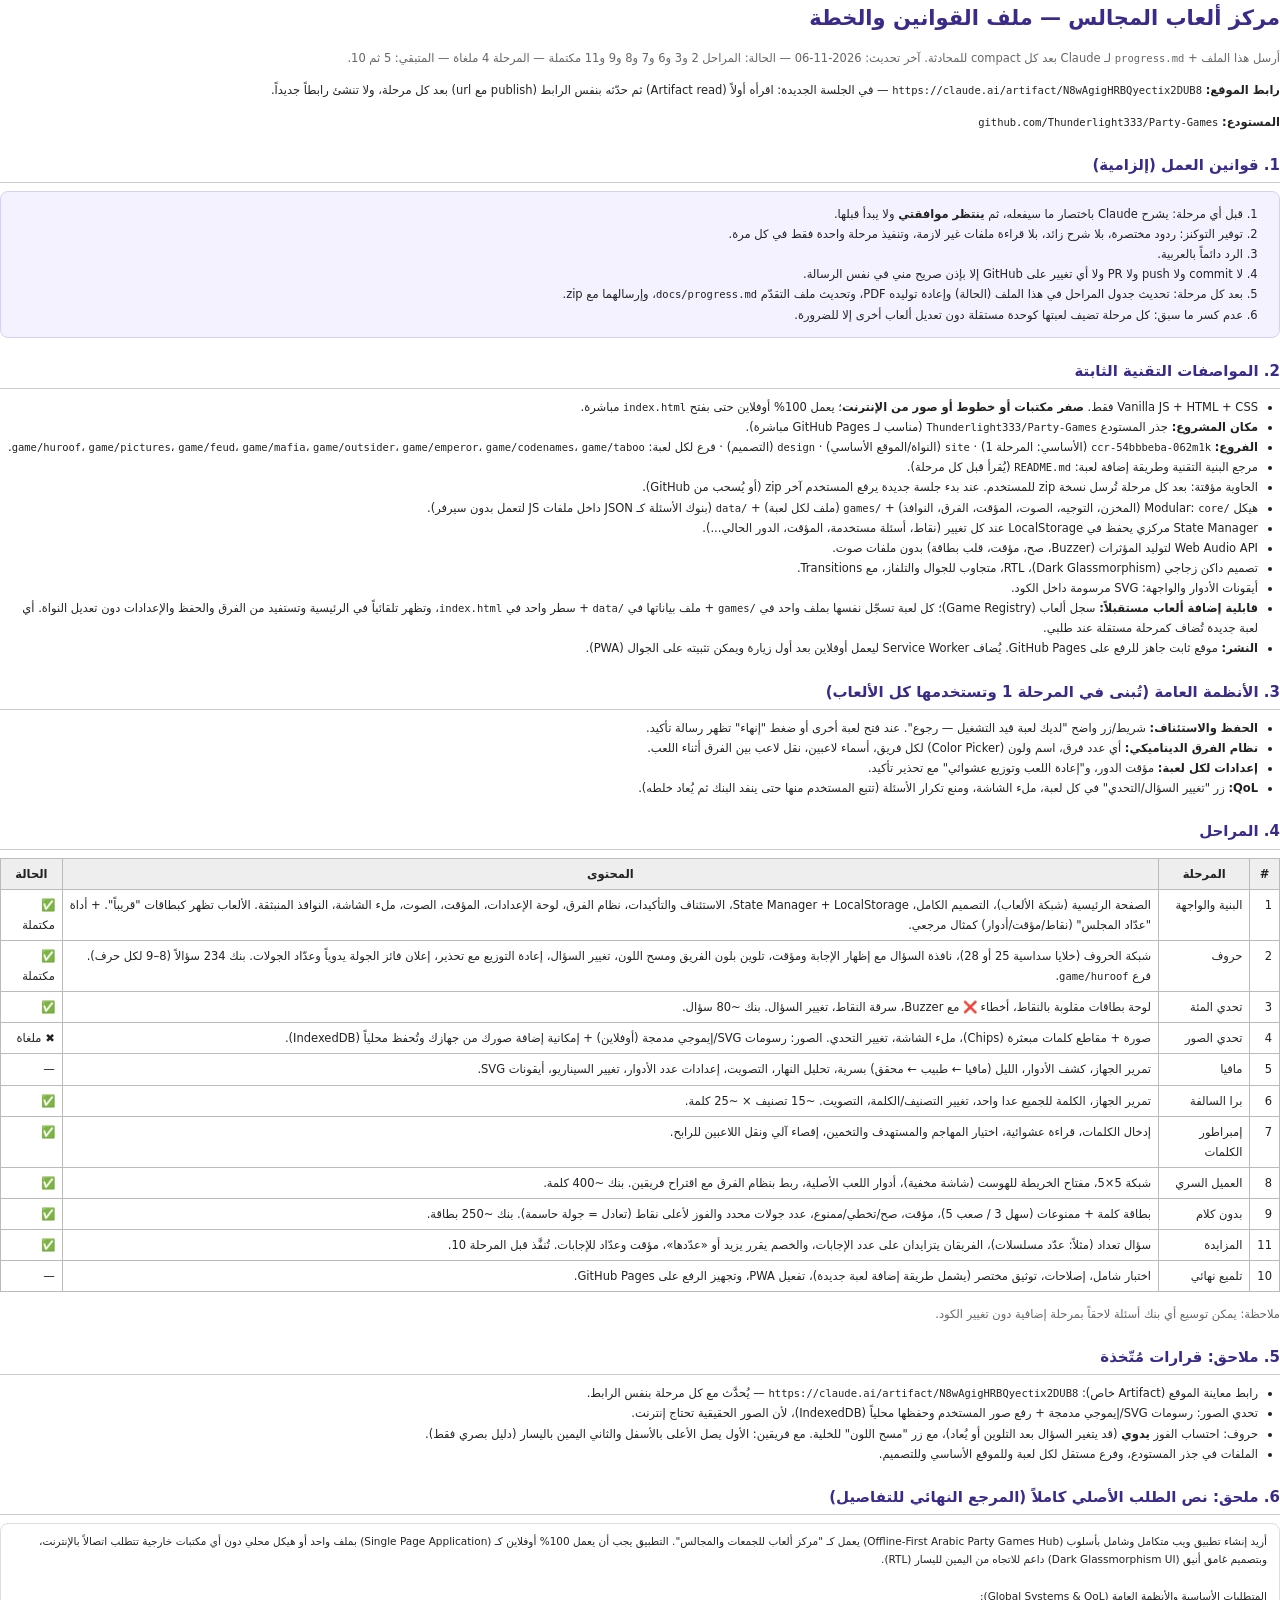
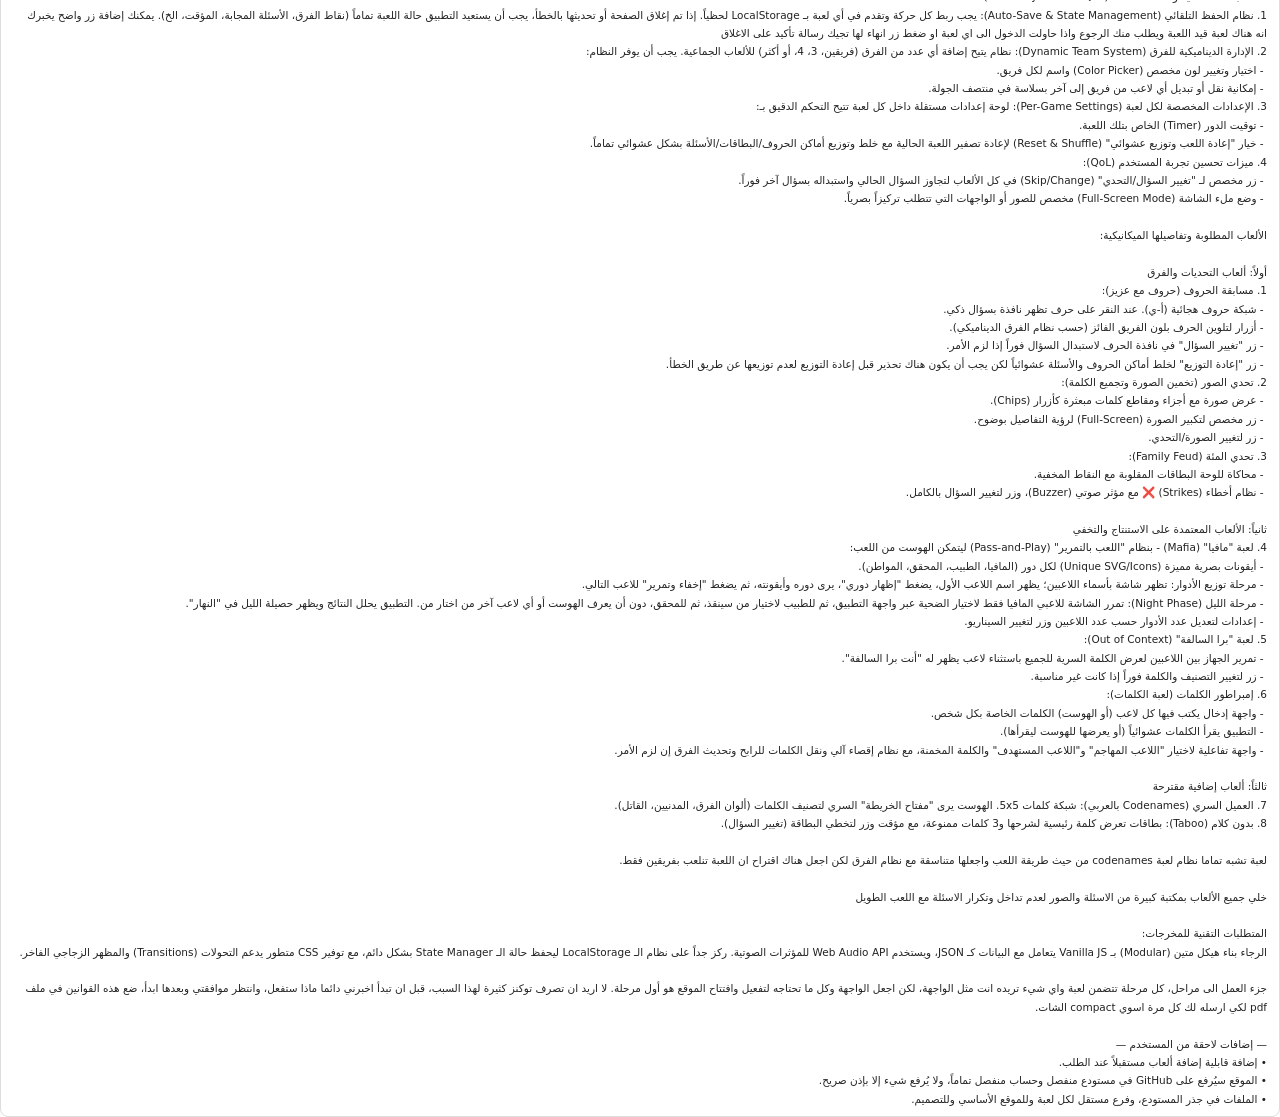
==== commit a0597925: "دمج game/feud في site Co-Authored-By: Claude Opus 5.5 <noreply@anthropic.com> Claude-Session: https:" ====
--- a/docs/rules.html
+++ b/docs/rules.html
@@ -8,7 +8,7 @@
 .orig{border:1px solid #ddd;border-radius:8px;padding:8px 12px;font-size:10.5px;white-space:pre-wrap}
 </style></head><body>
 <h1>مركز ألعاب المجالس — ملف القوانين والخطة</h1>
-<p class="muted">أرسل هذا الملف + <code>progress.md</code> لـ Claude بعد كل compact للمحادثة. آخر تحديث: 2026-11-05 — الحالة: المرحلة 2 مكتملة — بانتظار الموافقة على المرحلة 3.</p>
+<p class="muted">أرسل هذا الملف + <code>progress.md</code> لـ Claude بعد كل compact للمحادثة. آخر تحديث: 2026-11-06 — الحالة: المراحل 2 و3 و6 و7 و8 و9 و11 مكتملة — المرحلة 4 ملغاة — المتبقي: 5 ثم 10.</p>
 <p><b>رابط الموقع:</b> <code>https://claude.ai/artifact/N8wAgigHRBQyectix2DUB8</code> — في الجلسة الجديدة: اقرأه أولاً (Artifact read) ثم حدّثه بنفس الرابط (publish مع url) بعد كل مرحلة، ولا تنشئ رابطاً جديداً.</p>
 <p><b>المستودع:</b> <code>github.com/Thunderlight333/Party-Games</code></p>
 
@@ -50,13 +50,14 @@
 <table><tr><th>#</th><th>المرحلة</th><th>المحتوى</th><th>الحالة</th></tr>
 <tr><td>1</td><td>البنية والواجهة</td><td>الصفحة الرئيسية (شبكة الألعاب)، التصميم الكامل، State Manager + LocalStorage، الاستئناف والتأكيدات، نظام الفرق، لوحة الإعدادات، المؤقت، الصوت، ملء الشاشة، النوافذ المنبثقة. الألعاب تظهر كبطاقات "قريباً". + أداة "عدّاد المجلس" (نقاط/مؤقت/أدوار) كمثال مرجعي.</td><td>✅ مكتملة</td></tr>
 <tr><td>2</td><td>حروف</td><td>شبكة الحروف (خلايا سداسية 25 أو 28)، نافذة السؤال مع إظهار الإجابة ومؤقت، تلوين بلون الفريق ومسح اللون، تغيير السؤال، إعادة التوزيع مع تحذير، إعلان فائز الجولة يدوياً وعدّاد الجولات. بنك 234 سؤالاً (8–9 لكل حرف). فرع <code>game/huroof</code>.</td><td>✅ مكتملة</td></tr>
-<tr><td>3</td><td>تحدي المئة</td><td>لوحة بطاقات مقلوبة بالنقاط، أخطاء ❌ مع Buzzer، سرقة النقاط، تغيير السؤال. بنك ~80 سؤال.</td><td>—</td></tr>
-<tr><td>4</td><td>تحدي الصور</td><td>صورة + مقاطع كلمات مبعثرة (Chips)، ملء الشاشة، تغيير التحدي. الصور: رسومات SVG/إيموجي مدمجة (أوفلاين) + إمكانية إضافة صورك من جهازك وتُحفظ محلياً (IndexedDB).</td><td>—</td></tr>
+<tr><td>3</td><td>تحدي المئة</td><td>لوحة بطاقات مقلوبة بالنقاط، أخطاء ❌ مع Buzzer، سرقة النقاط، تغيير السؤال. بنك ~80 سؤال.</td><td>✅</td></tr>
+<tr><td>4</td><td>تحدي الصور</td><td>صورة + مقاطع كلمات مبعثرة (Chips)، ملء الشاشة، تغيير التحدي. الصور: رسومات SVG/إيموجي مدمجة (أوفلاين) + إمكانية إضافة صورك من جهازك وتُحفظ محلياً (IndexedDB).</td><td>✖ ملغاة</td></tr>
 <tr><td>5</td><td>مافيا</td><td>تمرير الجهاز، كشف الأدوار، الليل (مافيا ← طبيب ← محقق) بسرية، تحليل النهار، التصويت، إعدادات عدد الأدوار، تغيير السيناريو، أيقونات SVG.</td><td>—</td></tr>
-<tr><td>6</td><td>برا السالفة</td><td>تمرير الجهاز، الكلمة للجميع عدا واحد، تغيير التصنيف/الكلمة، التصويت. ~15 تصنيف × ~25 كلمة.</td><td>—</td></tr>
-<tr><td>7</td><td>إمبراطور الكلمات</td><td>إدخال الكلمات، قراءة عشوائية، اختيار المهاجم والمستهدف والتخمين، إقصاء آلي ونقل اللاعبين للرابح.</td><td>—</td></tr>
-<tr><td>8</td><td>العميل السري</td><td>شبكة 5×5، مفتاح الخريطة للهوست (شاشة مخفية)، أدوار اللعب الأصلية، ربط بنظام الفرق مع اقتراح فريقين. بنك ~400 كلمة.</td><td>—</td></tr>
-<tr><td>9</td><td>بدون كلام</td><td>بطاقة كلمة + 3 ممنوعة، مؤقت، تخطي، نقاط الفرق. بنك ~250 بطاقة.</td><td>—</td></tr>
+<tr><td>6</td><td>برا السالفة</td><td>تمرير الجهاز، الكلمة للجميع عدا واحد، تغيير التصنيف/الكلمة، التصويت. ~15 تصنيف × ~25 كلمة.</td><td>✅</td></tr>
+<tr><td>7</td><td>إمبراطور الكلمات</td><td>إدخال الكلمات، قراءة عشوائية، اختيار المهاجم والمستهدف والتخمين، إقصاء آلي ونقل اللاعبين للرابح.</td><td>✅</td></tr>
+<tr><td>8</td><td>العميل السري</td><td>شبكة 5×5، مفتاح الخريطة للهوست (شاشة مخفية)، أدوار اللعب الأصلية، ربط بنظام الفرق مع اقتراح فريقين. بنك ~400 كلمة.</td><td>✅</td></tr>
+<tr><td>9</td><td>بدون كلام</td><td>بطاقة كلمة + ممنوعات (سهل 3 / صعب 5)، مؤقت، صح/تخطي/ممنوع، عدد جولات محدد والفوز لأعلى نقاط (تعادل = جولة حاسمة). بنك ~250 بطاقة.</td><td>✅</td></tr>
+<tr><td>11</td><td>المزايدة</td><td>سؤال تعداد (مثلاً: عدّد مسلسلات)، الفريقان يتزايدان على عدد الإجابات، والخصم يقرر يزيد أو «عدّدها»، مؤقت وعدّاد للإجابات. تُنفَّذ قبل المرحلة 10.</td><td>✅</td></tr>
 <tr><td>10</td><td>تلميع نهائي</td><td>اختبار شامل، إصلاحات، توثيق مختصر (يشمل طريقة إضافة لعبة جديدة)، تفعيل PWA، وتجهيز الرفع على GitHub Pages.</td><td>—</td></tr>
 </table>
 <p class="muted">ملاحظة: يمكن توسيع أي بنك أسئلة لاحقاً بمرحلة إضافية دون تغيير الكود.</p>
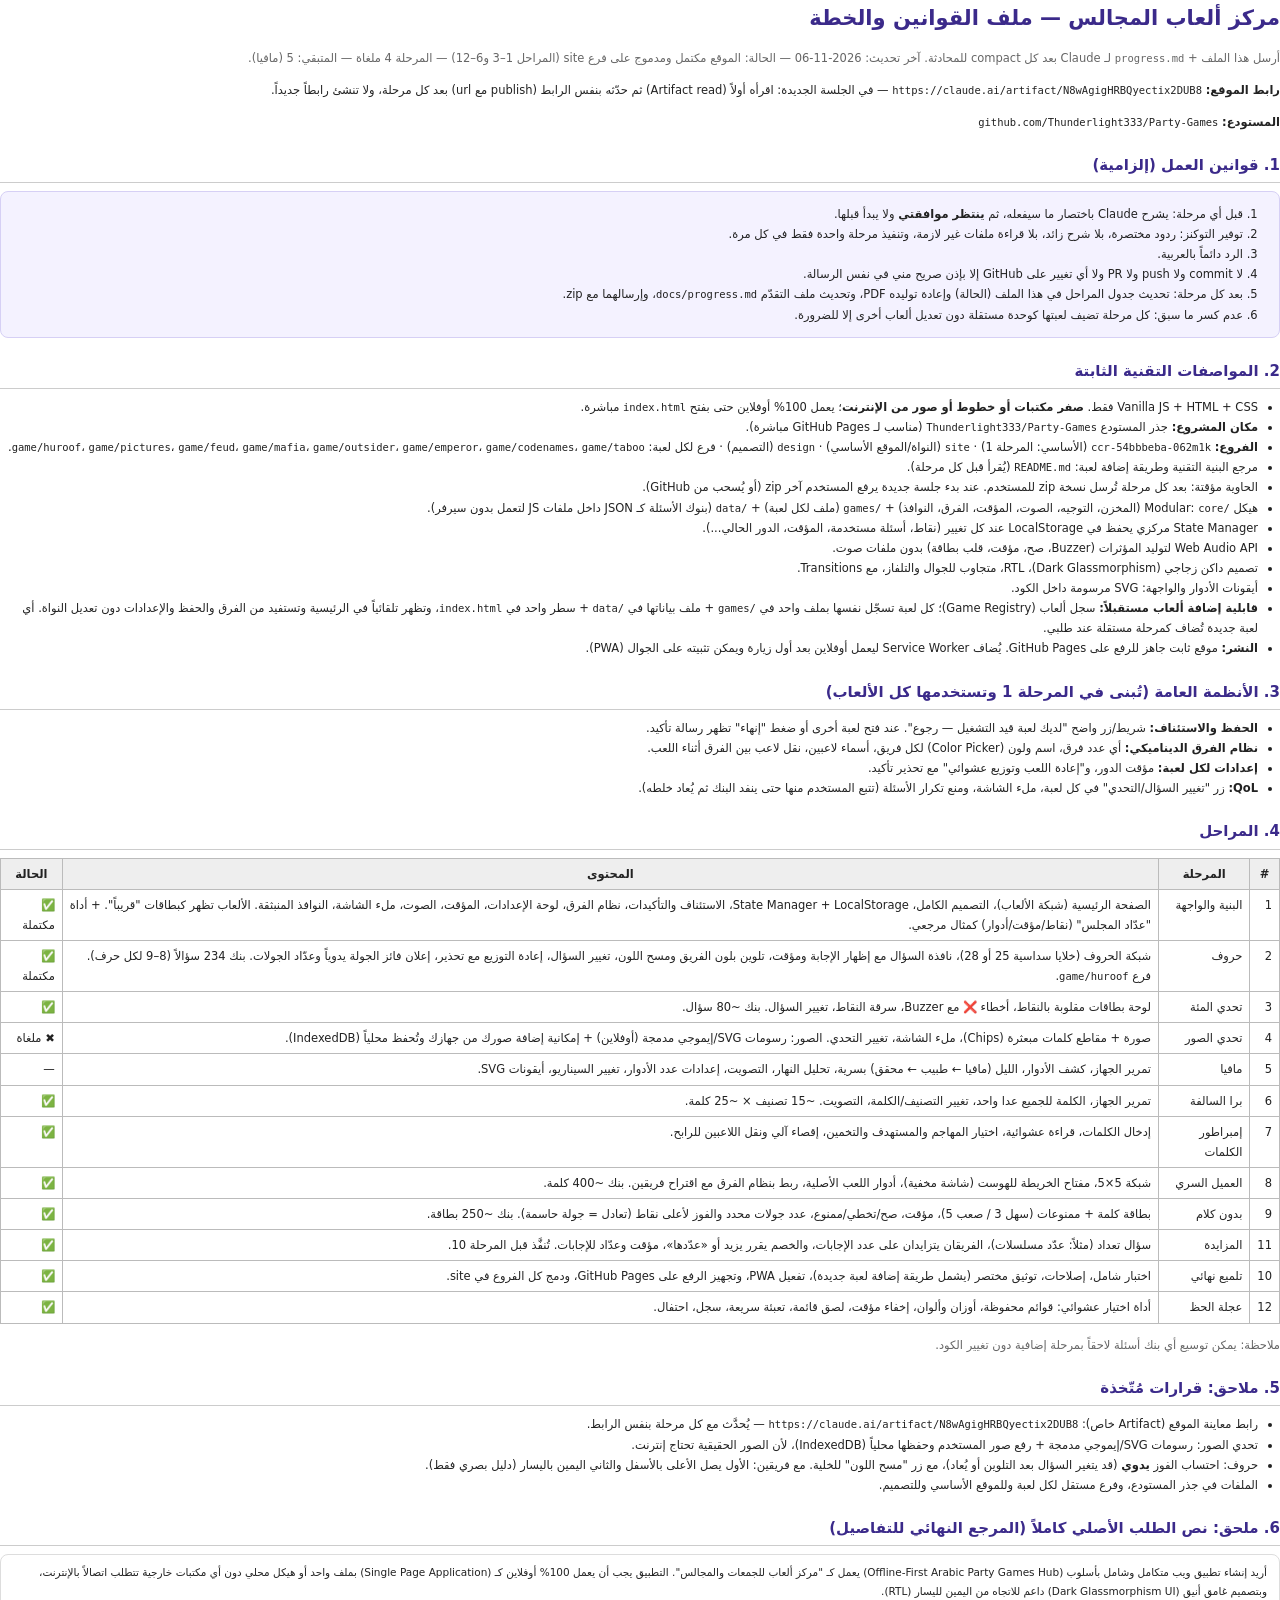
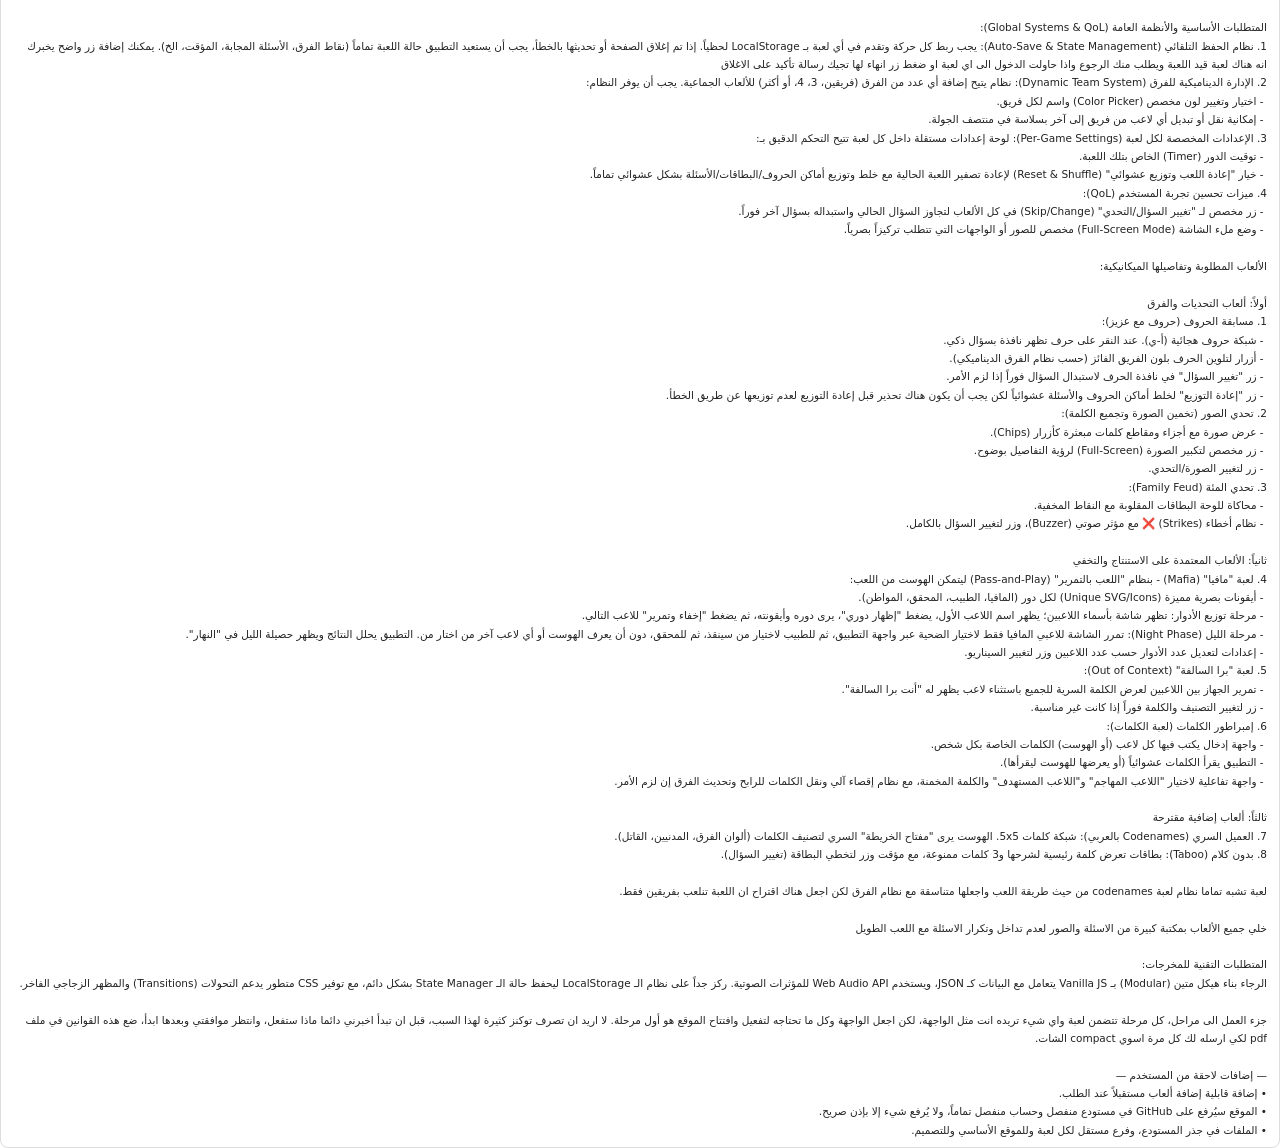
==== commit de4f0d35: "المرحلة 10: التلميع النهائي — دمج كل الألعاب، PWA للعمل بدون إنترنت، أيقونات، حذف تحدي الصور، README" ====
--- a/docs/rules.html
+++ b/docs/rules.html
@@ -8,7 +8,7 @@
 .orig{border:1px solid #ddd;border-radius:8px;padding:8px 12px;font-size:10.5px;white-space:pre-wrap}
 </style></head><body>
 <h1>مركز ألعاب المجالس — ملف القوانين والخطة</h1>
-<p class="muted">أرسل هذا الملف + <code>progress.md</code> لـ Claude بعد كل compact للمحادثة. آخر تحديث: 2026-11-06 — الحالة: المراحل 2 و3 و6 و7 و8 و9 و11 مكتملة — المرحلة 4 ملغاة — المتبقي: 5 ثم 10.</p>
+<p class="muted">أرسل هذا الملف + <code>progress.md</code> لـ Claude بعد كل compact للمحادثة. آخر تحديث: 2026-11-06 — الحالة: الموقع مكتمل ومدموج على فرع site (المراحل 1–3 و6–12) — المرحلة 4 ملغاة — المتبقي: 5 (مافيا).</p>
 <p><b>رابط الموقع:</b> <code>https://claude.ai/artifact/N8wAgigHRBQyectix2DUB8</code> — في الجلسة الجديدة: اقرأه أولاً (Artifact read) ثم حدّثه بنفس الرابط (publish مع url) بعد كل مرحلة، ولا تنشئ رابطاً جديداً.</p>
 <p><b>المستودع:</b> <code>github.com/Thunderlight333/Party-Games</code></p>
 
@@ -58,7 +58,8 @@
 <tr><td>8</td><td>العميل السري</td><td>شبكة 5×5، مفتاح الخريطة للهوست (شاشة مخفية)، أدوار اللعب الأصلية، ربط بنظام الفرق مع اقتراح فريقين. بنك ~400 كلمة.</td><td>✅</td></tr>
 <tr><td>9</td><td>بدون كلام</td><td>بطاقة كلمة + ممنوعات (سهل 3 / صعب 5)، مؤقت، صح/تخطي/ممنوع، عدد جولات محدد والفوز لأعلى نقاط (تعادل = جولة حاسمة). بنك ~250 بطاقة.</td><td>✅</td></tr>
 <tr><td>11</td><td>المزايدة</td><td>سؤال تعداد (مثلاً: عدّد مسلسلات)، الفريقان يتزايدان على عدد الإجابات، والخصم يقرر يزيد أو «عدّدها»، مؤقت وعدّاد للإجابات. تُنفَّذ قبل المرحلة 10.</td><td>✅</td></tr>
-<tr><td>10</td><td>تلميع نهائي</td><td>اختبار شامل، إصلاحات، توثيق مختصر (يشمل طريقة إضافة لعبة جديدة)، تفعيل PWA، وتجهيز الرفع على GitHub Pages.</td><td>—</td></tr>
+<tr><td>10</td><td>تلميع نهائي</td><td>اختبار شامل، إصلاحات، توثيق مختصر (يشمل طريقة إضافة لعبة جديدة)، تفعيل PWA، وتجهيز الرفع على GitHub Pages، ودمج كل الفروع في site.</td><td>✅</td></tr>
+<tr><td>12</td><td>عجلة الحظ</td><td>أداة اختيار عشوائي: قوائم محفوظة، أوزان وألوان، إخفاء مؤقت، لصق قائمة، تعبئة سريعة، سجل، احتفال.</td><td>✅</td></tr>
 </table>
 <p class="muted">ملاحظة: يمكن توسيع أي بنك أسئلة لاحقاً بمرحلة إضافية دون تغيير الكود.</p>
 
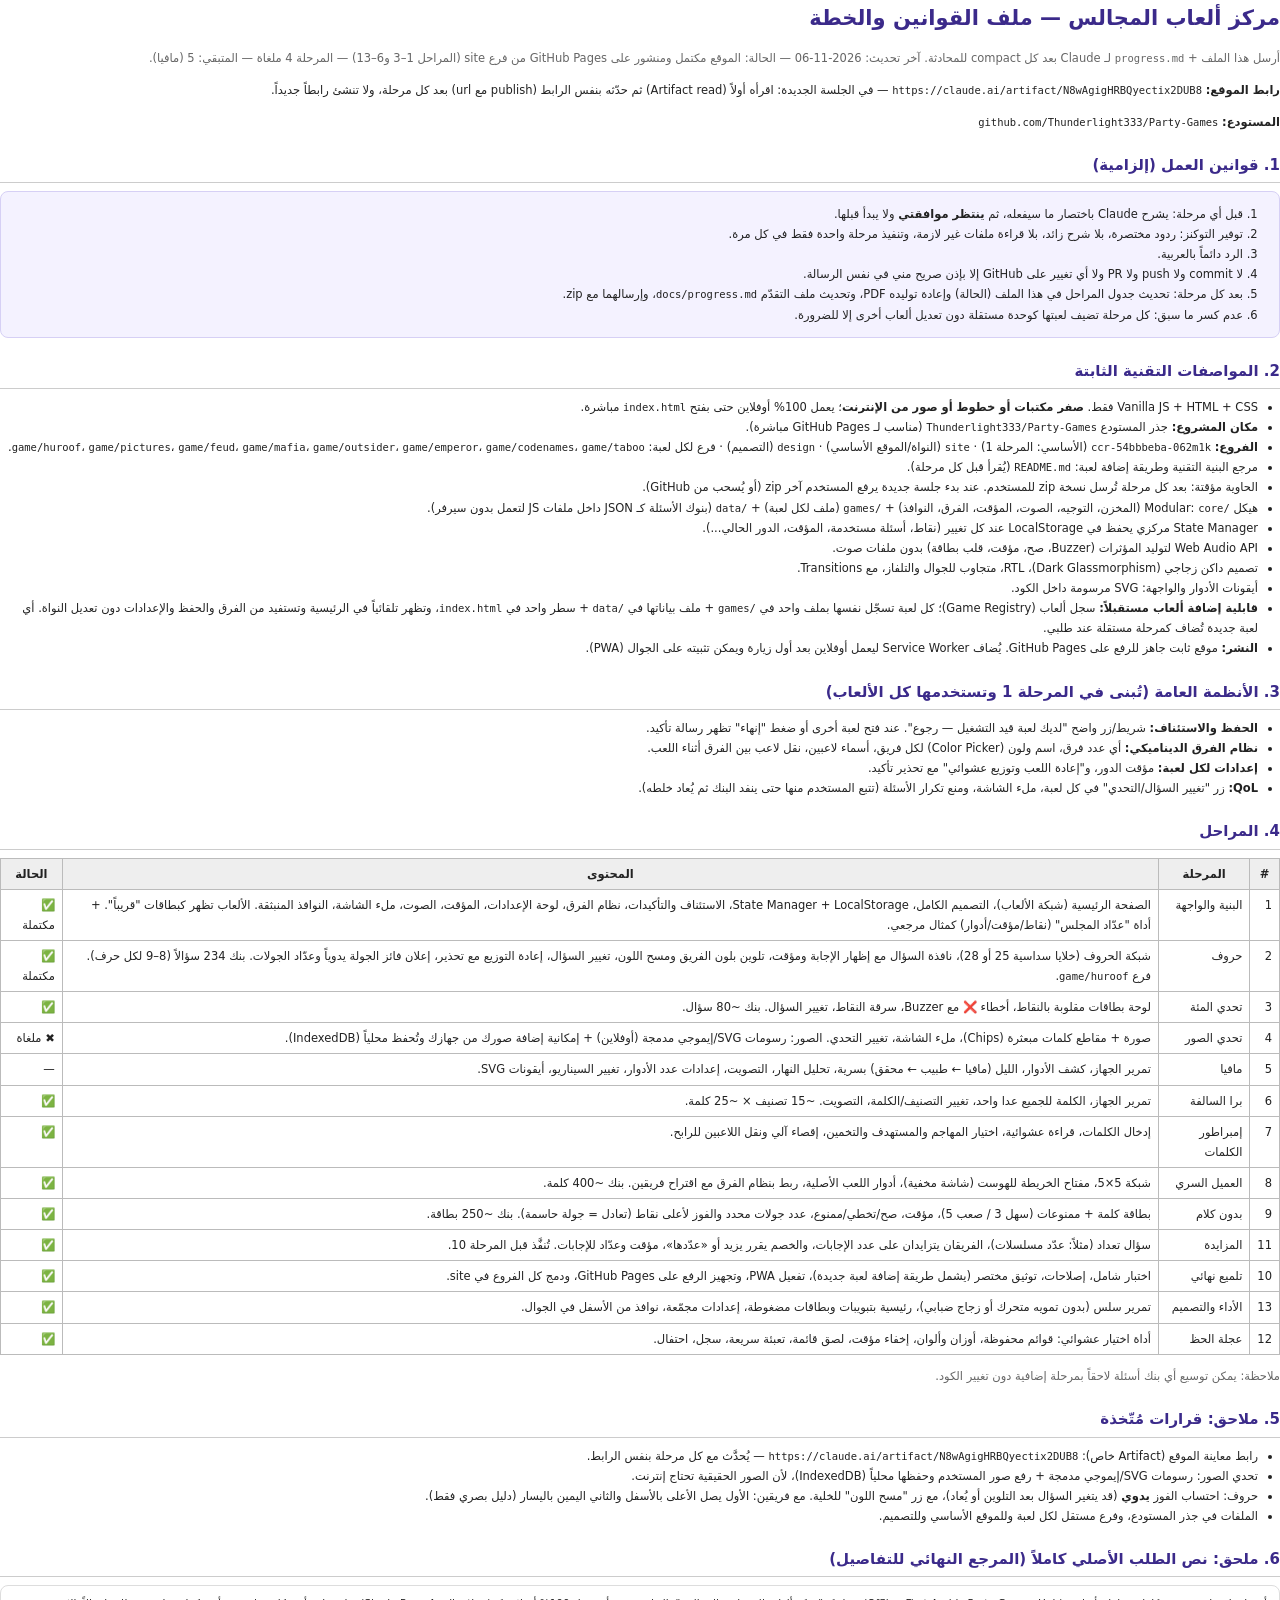
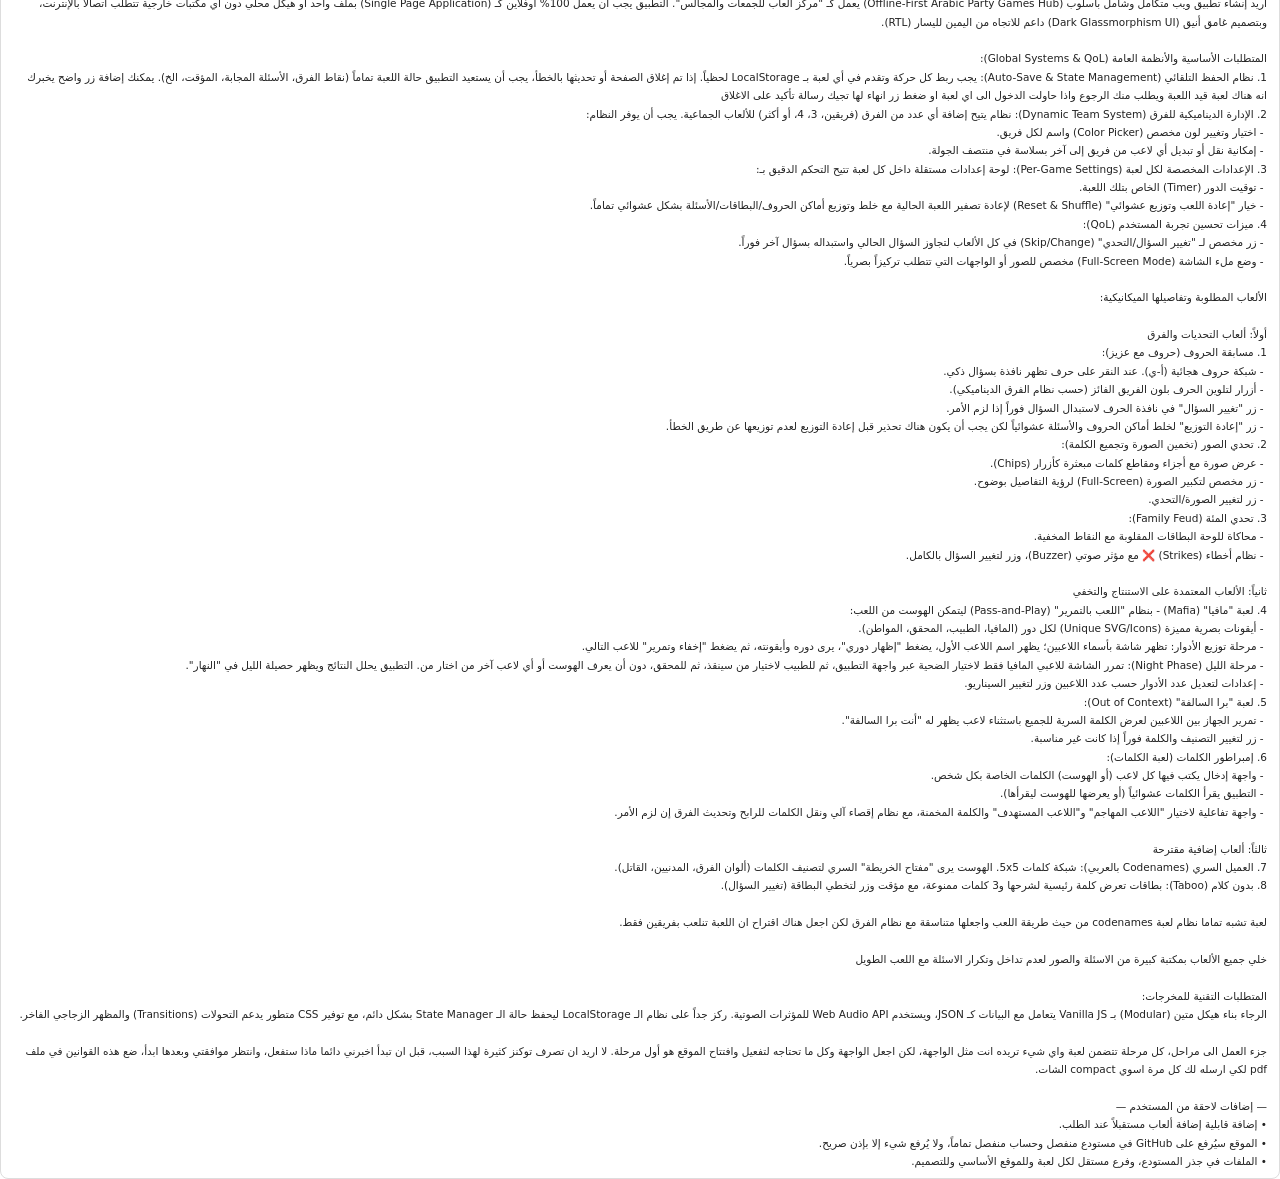
==== commit 7ee45101: "تحسين الأداء والتصميم: تمرير سلس بدون تمويه، رئيسية بتبويبات وبطاقات مضغوطة، إعدادات مجمّعة، نوافذ م" ====
--- a/docs/rules.html
+++ b/docs/rules.html
@@ -8,7 +8,7 @@
 .orig{border:1px solid #ddd;border-radius:8px;padding:8px 12px;font-size:10.5px;white-space:pre-wrap}
 </style></head><body>
 <h1>مركز ألعاب المجالس — ملف القوانين والخطة</h1>
-<p class="muted">أرسل هذا الملف + <code>progress.md</code> لـ Claude بعد كل compact للمحادثة. آخر تحديث: 2026-11-06 — الحالة: الموقع مكتمل ومدموج على فرع site (المراحل 1–3 و6–12) — المرحلة 4 ملغاة — المتبقي: 5 (مافيا).</p>
+<p class="muted">أرسل هذا الملف + <code>progress.md</code> لـ Claude بعد كل compact للمحادثة. آخر تحديث: 2026-11-06 — الحالة: الموقع مكتمل ومنشور على GitHub Pages من فرع site (المراحل 1–3 و6–13) — المرحلة 4 ملغاة — المتبقي: 5 (مافيا).</p>
 <p><b>رابط الموقع:</b> <code>https://claude.ai/artifact/N8wAgigHRBQyectix2DUB8</code> — في الجلسة الجديدة: اقرأه أولاً (Artifact read) ثم حدّثه بنفس الرابط (publish مع url) بعد كل مرحلة، ولا تنشئ رابطاً جديداً.</p>
 <p><b>المستودع:</b> <code>github.com/Thunderlight333/Party-Games</code></p>
 
@@ -59,6 +59,7 @@
 <tr><td>9</td><td>بدون كلام</td><td>بطاقة كلمة + ممنوعات (سهل 3 / صعب 5)، مؤقت، صح/تخطي/ممنوع، عدد جولات محدد والفوز لأعلى نقاط (تعادل = جولة حاسمة). بنك ~250 بطاقة.</td><td>✅</td></tr>
 <tr><td>11</td><td>المزايدة</td><td>سؤال تعداد (مثلاً: عدّد مسلسلات)، الفريقان يتزايدان على عدد الإجابات، والخصم يقرر يزيد أو «عدّدها»، مؤقت وعدّاد للإجابات. تُنفَّذ قبل المرحلة 10.</td><td>✅</td></tr>
 <tr><td>10</td><td>تلميع نهائي</td><td>اختبار شامل، إصلاحات، توثيق مختصر (يشمل طريقة إضافة لعبة جديدة)، تفعيل PWA، وتجهيز الرفع على GitHub Pages، ودمج كل الفروع في site.</td><td>✅</td></tr>
+<tr><td>13</td><td>الأداء والتصميم</td><td>تمرير سلس (بدون تمويه متحرك أو زجاج ضبابي)، رئيسية بتبويبات وبطاقات مضغوطة، إعدادات مجمّعة، نوافذ من الأسفل في الجوال.</td><td>✅</td></tr>
 <tr><td>12</td><td>عجلة الحظ</td><td>أداة اختيار عشوائي: قوائم محفوظة، أوزان وألوان، إخفاء مؤقت، لصق قائمة، تعبئة سريعة، سجل، احتفال.</td><td>✅</td></tr>
 </table>
 <p class="muted">ملاحظة: يمكن توسيع أي بنك أسئلة لاحقاً بمرحلة إضافية دون تغيير الكود.</p>
